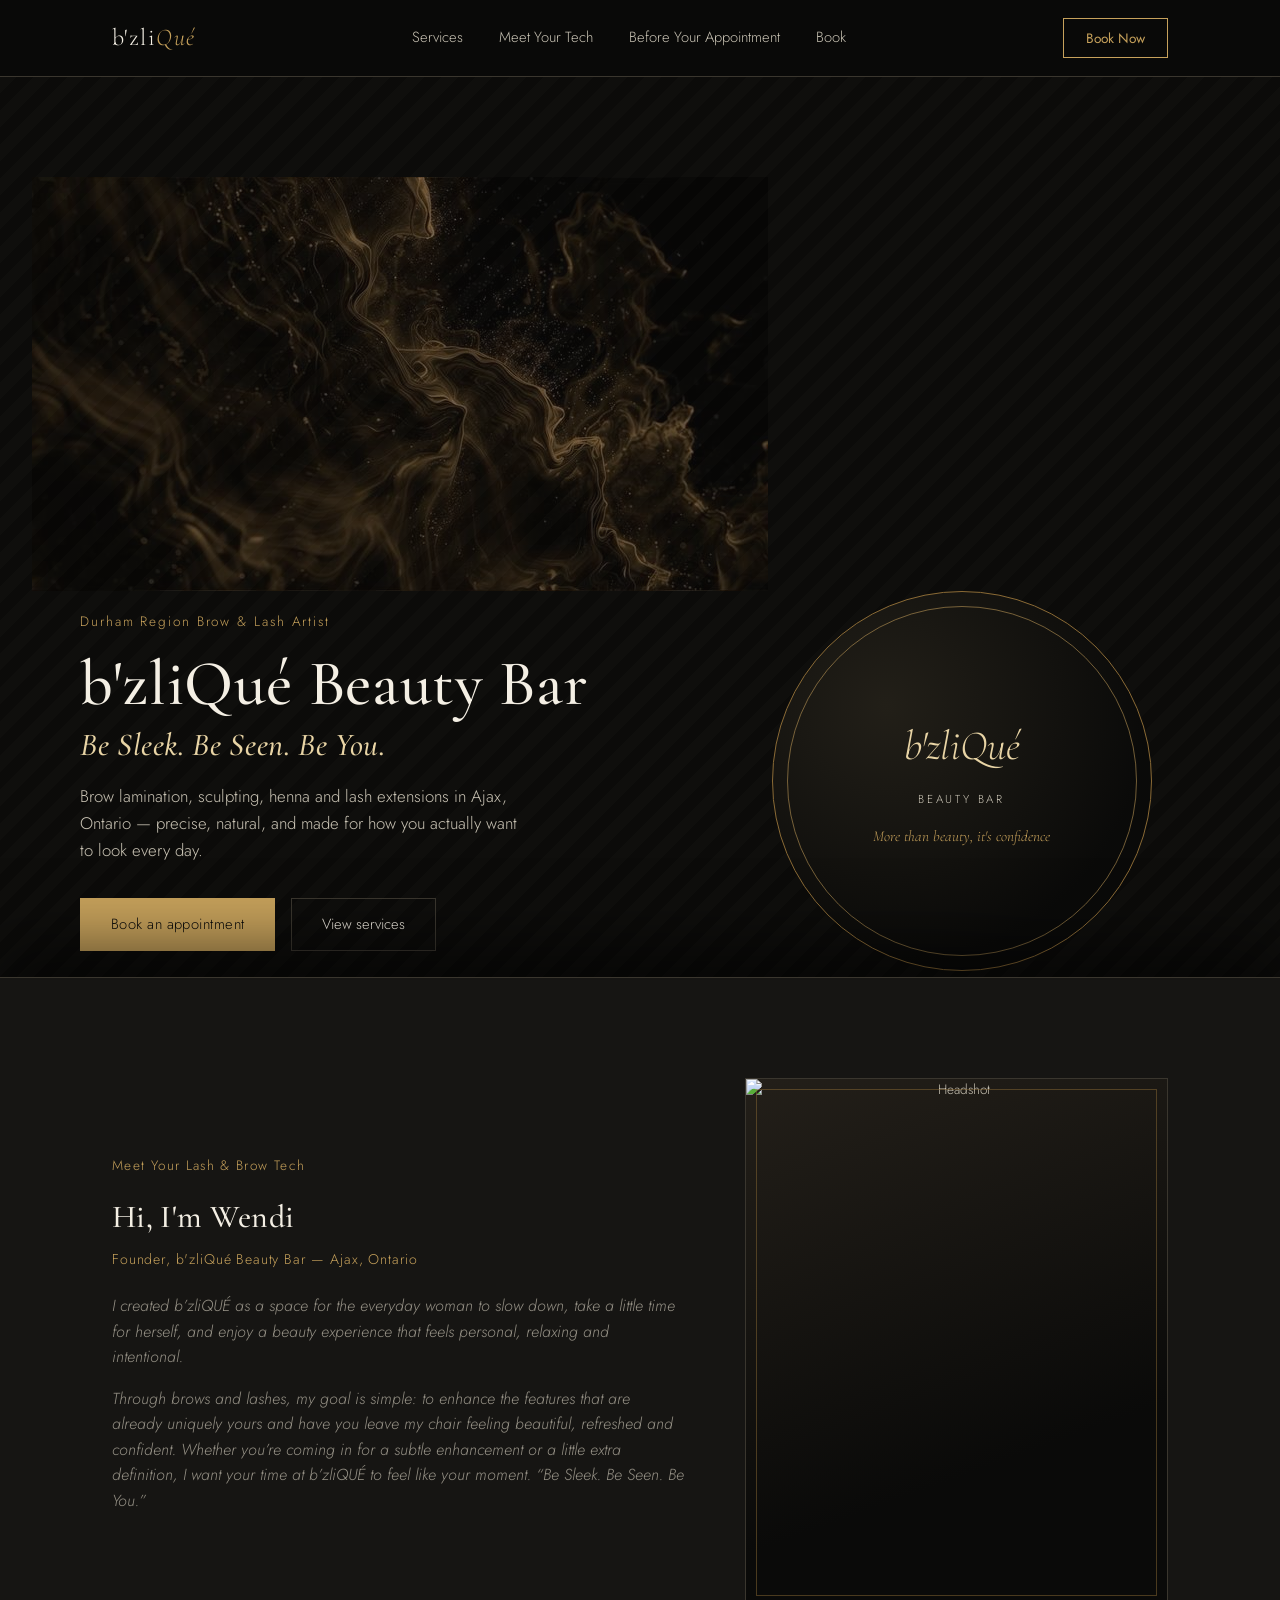
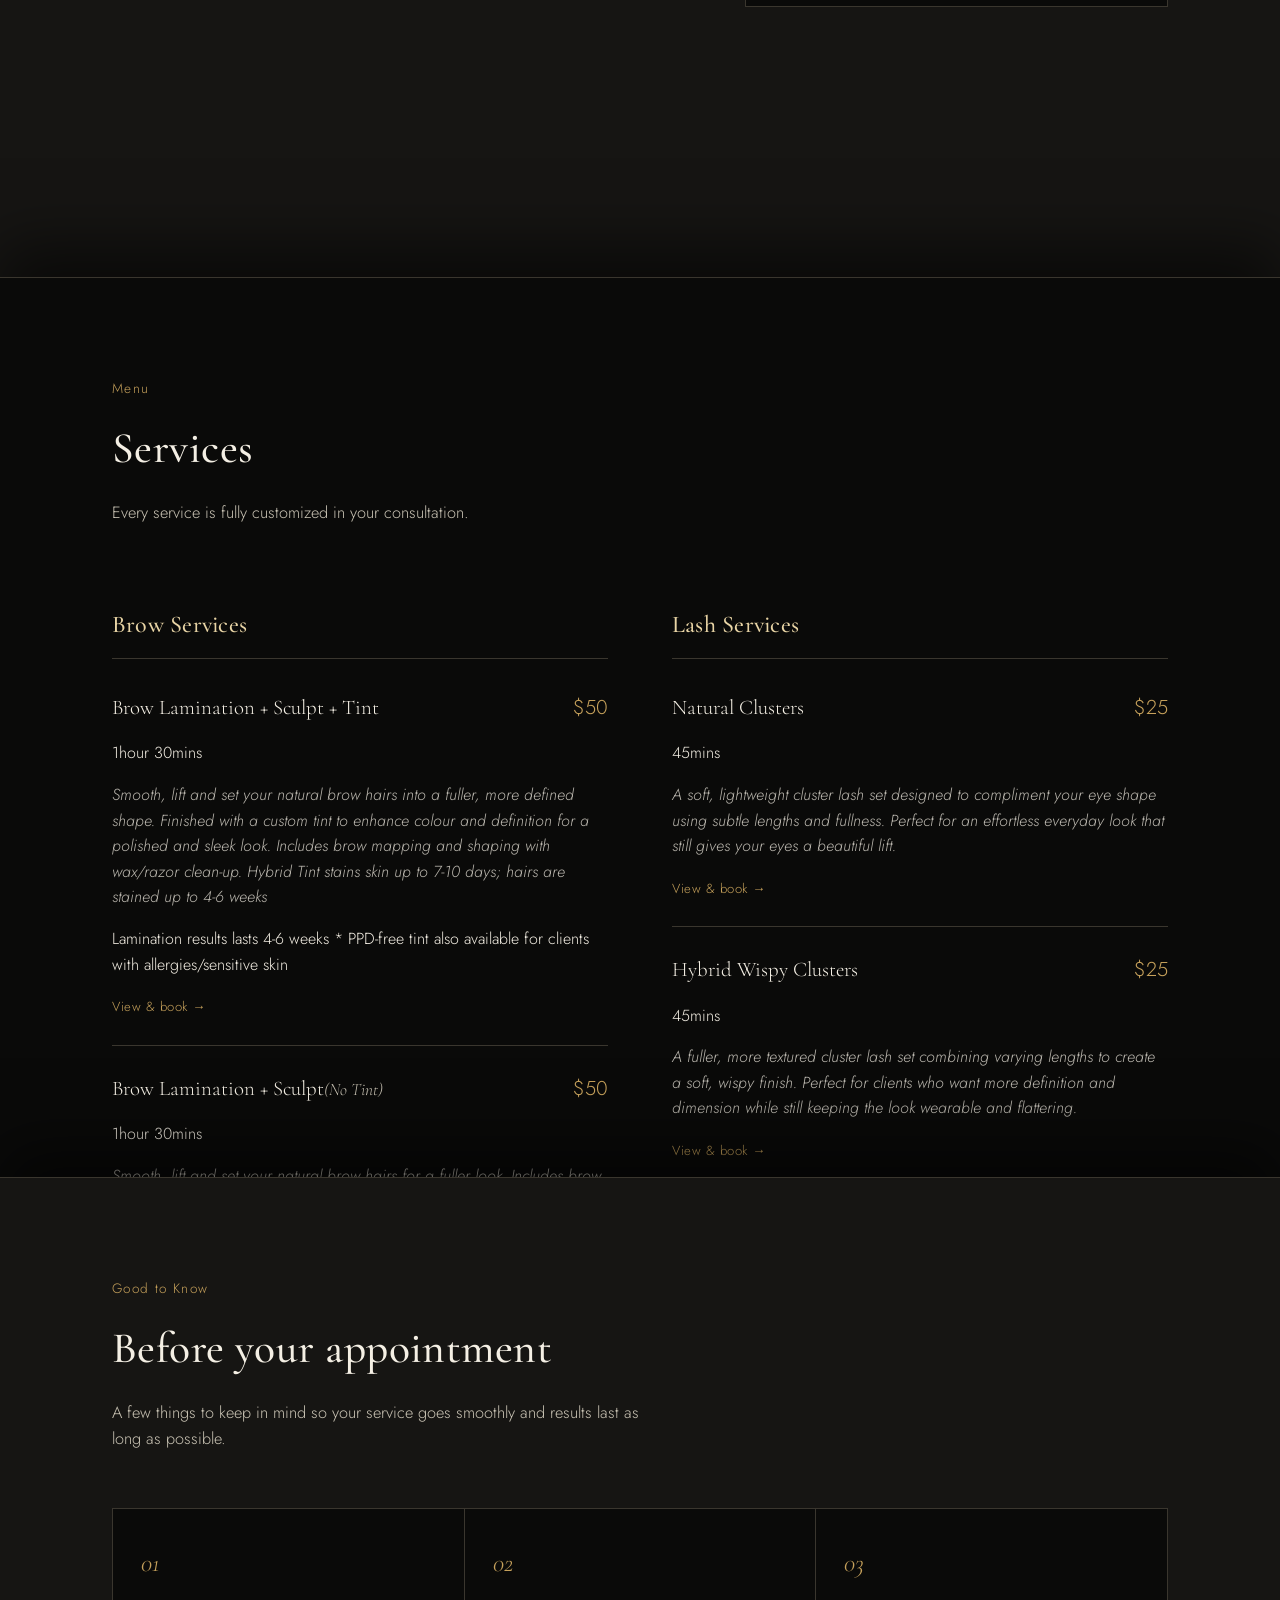
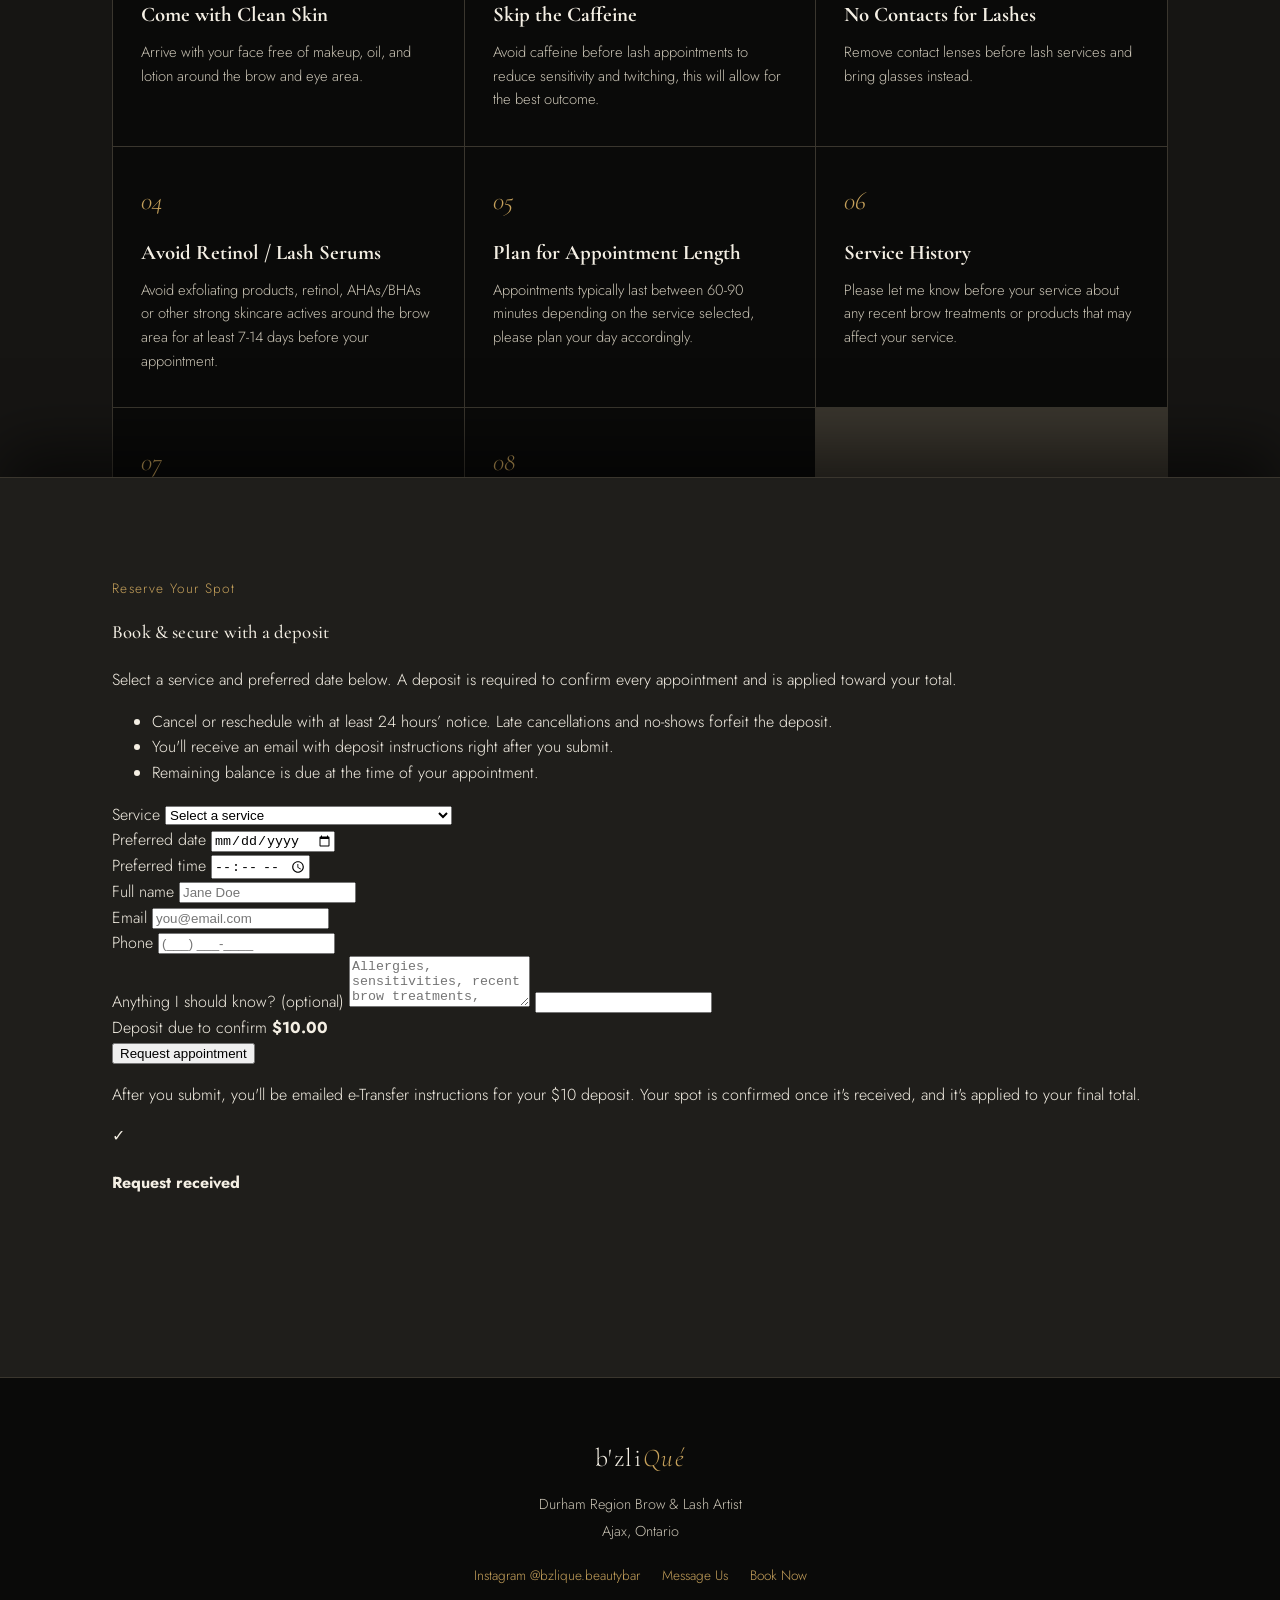
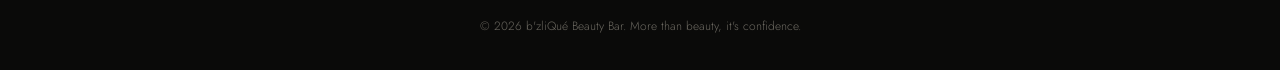
==== index.html @ f6a8206b "Initial Commit" ====
<!DOCTYPE html>
<html lang="en">
<head>
<meta charset="UTF-8">
<meta name="viewport" content="width=device-width, initial-scale=1.0">
<title>b'zliQué Beauty Bar — Brow & Lash Studio, Ajax</title>
<link rel="preconnect" href="https://fonts.googleapis.com">
<link href="https://fonts.googleapis.com/css2?family=Cormorant+Garamond:ital,wght@0,400;0,500;0,600;1,400&family=Jost:wght@300;400;500;600&display=swap" rel="stylesheet">
<link rel="stylesheet" href="styles.css">
</head>
<body>

<nav>
  <div class="nav-inner">
    <a href="#top" class="brand">b'zli<em>Qué</em></a>
    <div class="nav-links">
      <a href="#services">Services</a>
      <a href="#about">Meet Your Tech</a>
      <a href="#prep">Before Your Appointment</a>
      <a href="#book">Book</a>
    </div>
    <button class="nav-cta" onclick="scrollToBook()">Book Now</button>
    <button class="menu-toggle" id="menuToggle" aria-label="Menu" aria-expanded="false">
      <span class="bar"></span><span class="bar"></span><span class="bar"></span>
    </button>
  </div>
  <div class="dropdown" id="dropdown">
    <a href="#about">Meet Your Tech</a>
    <a href="#services">Services</a>
    <a href="#prep">Before Your Appointment</a>
    <a href="#book">Book</a>
  </div>
</nav>

<div id="top"></div>

<!-- HERO -->
<div class="stack-outer z1">
  <div class="stack-inner">
    <div class="hero-photo-slot"></div>
    <img src="Gold.png" alt="Gold">
    <div class="hero">
      <div>
        <div class="hero-eyebrow">Durham Region Brow & Lash Artist</div>
        <h1>b'zliQué Beauty Bar
          <span class="script">Be Sleek. Be Seen. Be You.</span>
        </h1>
        <p class="lead">Brow lamination, sculpting, henna and lash extensions in Ajax, Ontario — precise, natural, and made for how you actually want to look every day.</p>
        <div class="hero-buttons">
          <a href="#book" class="btn-primary">Book an appointment</a>
          <a href="#services" class="btn-ghost">View services</a>
        </div>
      </div>
      <div class="hero-badge">
        <div class="inner">
          <div class="mark">b'zliQué</div>
          <div class="sub">BEAUTY BAR</div>
          <div class="tag">More than beauty, it's confidence</div>
        </div>
      </div>
    </div>
  </div>
</div>

<!-- ABOUT / MEET YOUR LASH TECH -->
<section id="about" class="stack-outer z2">
<div class="stack-inner">
  <div class="wrap about-grid">
    <div class="about-copy">
      <div class="kicker">Meet Your Lash & Brow Tech</div>
      <h3>Hi, I'm Wendi</h3>
      <span class="role">Founder, b'zliQué Beauty Bar — Ajax, Ontario</span>
      <p class="placeholder">I created b’zliQUÉ as a space for the everyday woman to slow down, take a little time for
herself, and enjoy a beauty experience that feels personal, relaxing and intentional.</p>
      <p class="placeholder">Through brows and lashes, my goal is simple: to enhance the features that are already
uniquely yours and have you leave my chair feeling beautiful, refreshed and confident.
Whether you’re coming in for a subtle enhancement or a little extra definition, I want your time
at b’zliQUÉ to feel like your moment.
“Be Sleek. Be Seen. Be You.”</p>
    </div>
    <div class="about-photo">
      <img src="headshot.png" alt="Headshot">
    </div>
  </div>
</div>
</section>

<!-- SERVICES ---------------------------------------------------------
     Each "View & book" link opens service.html?service=<id>, which
     reads that service's name/price/description from the SERVICES
     object in script.js and displays it on its own page.          -->
<section id="services" class="stack-outer z3">
<div class="stack-inner">
  <div class="wrap">
    <div class="section-head">
      <div class="kicker">Menu</div>
      <h2>Services</h2>
      <p>Every service is fully customized in your consultation.</p>
    </div>

    <div class="services-grid">
      <div class="service-col">
        <h3>Brow Services</h3>

        <div class="service-item">
          <div class="service-top">
            <span class="service-name">Brow Lamination + Sculpt + Tint</span>
            <span class="service-price">$50</span>
          </div>
          <p class="placeholder">1hour 30mins</p>
          <p class="service-desc placeholder">Smooth, lift and set your natural brow hairs into a fuller, more defined shape. Finished with a
custom tint to enhance colour and definition for a polished and sleek look. Includes brow
mapping and shaping with wax/razor clean-up.
Hybrid Tint stains skin up to 7-10 days; hairs are stained up to 4-6 weeks
<p>Lamination results lasts 4-6 weeks

  * PPD-free tint also available for clients with allergies/sensitive skin</p>
          <div class="service-actions"><a class="book-link" href="service.html?service=brow-lamination-sculpt-tint">View & book →</a></div>
        </div>

        <div class="service-item">
          <div class="service-top">
            <span class="service-name">Brow Lamination + Sculpt<small style="color:var(--cream-dim);font-style:italic;">(No Tint)</small></span>
            <span class="service-price">$50</span>
          </div>
          <p class="placeholder">1hour 30mins</p>
          <p class="service-desc placeholder">Smooth, lift and set your natural brow hairs for a fuller look. Includes brow mapping and
shaping with wax/razor clean-up to refine the brows and create a beautifully defined shape.</p>
 <p>Lamination results lasts 4-6 weeks</p>
          <div class="service-actions"><a class="book-link" href="service.html?service=brow-lamination-sculpt">View & book →</a></div>
        </div>

        <div class="service-item">
          <div class="service-top">
            <span class="service-name">Brow Lamination Maintenance</span>
            <span class="service-price">$35</span>
          </div>
          <p>1hour 30mins</p>
          <p class="service-desc placeholder">This maintenance service is designed to refresh and nourish your brows while maintaining
their shape and appearance. Includes a conditioning treatment, relaxing hot towel, brow sculpting, and tint if required to
refresh your colour and definition.</p>
<p>Recommended 3–6 weeks after your last brow lamination.</p>
          <div class="service-actions"><a class="book-link" href="service.html?service=brow-lamination-maintenance">View & book →</a></div>
        </div>

        <div class="service-item">
          <div class="service-top">
            <span class="service-name">Henna Brows + Brow Sculpt</span>
            <span class="service-price">$30</span>
          </div>
          <p>1hour 30mins</p>
          <p class="service-desc placeholder">A complete brow transformation featuring mapping and shaping to create a flattering brow
design, followed by henna to stain both the brow hairs and skin. Ideal for adding definition and
creating a fuller, more structured appearance.</p>
<p>*Henna lasts up to 10-14 days on the skin and up to 6 weeks on the hairs.</p>
          <div class="service-actions"><a class="book-link" href="service.html?service=brow-henna-sculpt">View & book →</a></div>
        </div>

        <div class="service-item">
          <div class="service-top">
            <span class="service-name">Brow Sculpt + Tint</span>
            <span class="service-price">$30</span>
          </div>
          <p>1hour 30mins</p>
          <p class="service-desc placeholder">Refresh and define your natural brows with a wax and/or razor clean-up to remove unwanted
hair and refine the shape, followed by a custom tint to enhance the colour and create a fuller
appearance.</p>
<p>Hybrid Tint stains skin up to 7-10 days; hairs are stained up to 4-6 weeks
*PPD-free tint also available for clients with allergies/sensitive skin</p>
          <div class="service-actions"><a class="book-link" href="service.html?service=brow-sculpt-tint">View & book →</a></div>
        </div>

        <div class="service-item">
          <div class="service-top">
            <span class="service-name">Brow Sculpt</span>
            <span class="service-price">$25</span>
          </div>
          <p>1hour</p>
          <p class="service-desc placeholder">This treatment includes detailed brow mapping to create the most flattering shape for your facial
features, followed by expert shaping and clean-up using wax and/or a precision razor.</p>
          <div class="service-actions"><a class="book-link" href="service.html?service=brow-sculpt">View & book →</a></div>
        </div>

        <div class="service-item" style="border-bottom:none;">
          <div class="service-top">
            <span class="service-name">Brow Extensions <small style="color:var(--cream-dim);font-style:italic;">(Add-On)</small></span>
            <span class="service-price">$20</span>
            <p>30mins</p>
          </div>
          <p class="service-desc placeholder">Individual brow fibres are carefully applied to help fill sparse areas and add realistic-looking
fullness and definition. A great add-on for clients wanting to enhance areas where natural
brow hair is thin or missing.</p>
          <div class="service-actions"><a class="book-link" href="service.html?service=brow-extensions">View & book →</a></div>
        </div>
      </div>

      <div class="service-col">
        <h3>Lash Services</h3>

        <div class="service-item">
          <div class="service-top">
            <span class="service-name">Natural Clusters</span>
            <span class="service-price">$25</span>
          </div>
          <p>45mins</p>
          <p class="service-desc placeholder">A soft, lightweight cluster lash set designed to compliment your eye shape using subtle
lengths and fullness. Perfect for an effortless everyday look that still gives your eyes a
beautiful lift.</p>
          <div class="service-actions"><a class="book-link" href="service.html?service=lash-natural-clusters">View & book →</a></div>
        </div>

        <div class="service-item">
          <div class="service-top">
            <span class="service-name">Hybrid Wispy Clusters</span>
            <span class="service-price">$25</span>
          </div>
          <p>45mins</p>
          <p class="service-desc placeholder">A fuller, more textured cluster lash set combining varying lengths to create a soft, wispy finish.
Perfect for clients who want more definition and dimension while still keeping the look
wearable and flattering.</p>
          <div class="service-actions"><a class="book-link" href="service.html?service=lash-hybrid-wispy">View & book →</a></div>
        </div>
        <p>Cluster lash sets are designed for short-term wear. Proper aftercare is essential to
help protect your natural lashes.</p>

        <div class="service-item" style="border-bottom:none;opacity:0;pointer-events:none;">
          <div class="service-top"><span class="service-name">&nbsp;</span></div>
        </div>
      </div>
    </div>
  </div>
</div>
</section>

<!-- BEFORE YOUR APPOINTMENT -->
<section id="prep" class="stack-outer z4">
<div class="stack-inner">
  <div class="wrap">
    <div class="section-head">
      <div class="kicker">Good to Know</div>
      <h2>Before your appointment</h2>
      <p>A few things to keep in mind so your service goes smoothly and results last as long as possible.</p>
    </div>
    <div class="prep-grid">
      <div class="prep-card">
        <span class="num">01</span>
        <h4>Come with Clean Skin</h4>
        <p>Arrive with your face free of makeup, oil, and lotion around the brow and eye area.</p>
      </div>
      <div class="prep-card">
        <span class="num">02</span>
        <h4>Skip the Caffeine</h4>
        <p>Avoid caffeine before lash appointments to reduce sensitivity and twitching, this will allow for the best outcome.</p>
      </div>
      <div class="prep-card">
        <span class="num">03</span>
        <h4>No Contacts for Lashes</h4>
        <p>Remove contact lenses before lash services and bring glasses instead.</p>
      </div>
      <div class="prep-card">
        <span class="num">04</span>
        <h4>Avoid Retinol / Lash Serums</h4>
        <p>Avoid exfoliating products, retinol, AHAs/BHAs or other strong skincare actives around the brow area for at least 7-14 days before your appointment.</p>
      </div>
       <div class="prep-card">
        <span class="num">05</span>
        <h4>Plan for Appointment Length</h4>
        <p>Appointments typically last between 60-90 minutes depending on the service selected, please plan your day accordingly.</p>
      </div>
      <div class="prep-card">
        <span class="num">06</span>
        <h4>Service History</h4>
        <p>Please let me know before your service about any recent brow treatments or products that may affect your service.</p>
      </div>
      <div class="prep-card">
        <span class="num">07</span>
        <h4>Henna Prep</h4>
        <p>For tint or henna services, a patch test may be recommended 24–48 hours before your appointment.</p>
        <p>*Results may vary based on skin type, aftercare and lifestyle.</p>
      </div>
      <div class="prep-card">
        <span class="num">08</span>
        <h4>Lash Prep</h4>
        <p>Please arrive with clean lashes and no eye makeup. Avoid mascara, strip-lash glue and oily products around the eyes before your appointment. If you wear contact lenses, you will be required to remove them before your service.</p>
      </div>
    </div>
    <p class="prep-note">Cancellation Policy</p>
    <p>Life happens — we understand!</p>
    <p>If you need to cancel or reschedule, please provide at least 24 hours’ notice.</p>
    <p>Cancellations or rescheduling with less than 24 hours’ notice will result in the $10 deposit being forfeited.</p>
    <p>A new deposit will be required to secure another appointment.</p>
    <p>No-shows will also forfeit their deposit.</p>
  </div>
</div>
</section>

<!-- BOOKING / DEPOSIT -->
<section id="book" class="stack-outer z5">
<div class="stack-inner">
  <div class="wrap book-panel">
    <div class="book-info">
      <div class="kicker">Reserve Your Spot</div>
      <h3>Book & secure with a deposit</h3>
      <p>Select a service and preferred date below. A deposit is required to confirm every appointment and is applied toward your total.</p>
      <ul>
        <li>Cancel or reschedule with at least 24 hours’ notice. Late cancellations and no-shows forfeit the deposit.</li>
        <li>You'll receive an email with deposit instructions right after you submit.</li>
        <li>Remaining balance is due at the time of your appointment.</li>
      </ul>
    </div>

    <form class="booking" id="bookingForm">
      <label for="service">Service</label>
      <!-- Options are filled in automatically from the SERVICES list in script.js -->
      <select id="service" required>
        <option value="" disabled selected>Select a service</option>
      </select>

      <div class="row2">
        <div>
          <label for="date">Preferred date</label>
          <input type="date" id="date" required>
        </div>
        <div>
          <label for="time">Preferred time</label>
          <input type="time" id="time" required>
        </div>
      </div>

      <label for="name">Full name</label>
      <input type="text" id="name" placeholder="Jane Doe" required>

      <div class="row2">
        <div>
          <label for="email">Email</label>
          <input type="email" id="email" placeholder="you@email.com" required>
        </div>
        <div>
          <label for="phone">Phone</label>
          <input type="tel" id="phone" placeholder="(___) ___-____" required>
        </div>
      </div>

      <label for="notes">Anything I should know? (optional)</label>
      <textarea id="notes" rows="3" maxlength="500" placeholder="Allergies, sensitivities, recent brow treatments, inspiration…"></textarea>

      <!-- Spam trap: hidden from real visitors, bots tend to fill it -->
      <input type="text" id="bz_trap" name="bz_trap" tabindex="-1" autocomplete="off" aria-hidden="true" class="hp-field">

      <div class="deposit-line">
        <span>Deposit due to confirm</span>
        <strong>$10.00</strong>
      </div>

      <div class="form-error" id="formError" role="alert"></div>

      <button type="submit" class="submit-btn">Request appointment</button>
      <p class="disclaimer">After you submit, you'll be emailed e-Transfer instructions for your $10 deposit. Your spot is confirmed once it's received, and it's applied to your final total.</p>

      <div class="confirm-box" id="confirmBox">
        <div class="check">✓</div>
        <h4>Request received</h4>
        <p id="confirmText"></p>
      </div>
    </form>
  </div>
</div>
</section>

<footer>
  <div class="brand">b'zli<em style="font-style:italic;color:var(--gold);">Qué</em></div>
  <p>Durham Region Brow & Lash Artist</p>
  <p>Ajax, Ontario</p>
  <div class="social">
    <a href="https://www.instagram.com/bzlique.beautybar/" target="_blank">Instagram @bzlique.beautybar</a>
    <a href="#">Message Us</a>
    <a href="#book">Book Now</a>
  </div>
  <p class="fine">© 2026 b'zliQué Beauty Bar. More than beauty, it's confidence.</p>
</footer>

<script src="script.js"></script>
</body>
</html>
---- styles.css ----
/* =========================================================
   b'zliQué Beauty Bar — shared stylesheet
   Used by: index.html, service.html
   ========================================================= */


:root{
  --black:#0a0a09;
  --charcoal:#161513;
  --charcoal-2:#1f1e1b;
  --line:#3a362e;
  --cream:#f4efe4;
  --cream-dim:#c9c3b4;
  --gold:#c6a15b;
  --gold-soft:#e8d4a5;
  --gold-deep:#8a6a35;
}
*{box-sizing:border-box;}
html{scroll-behavior:smooth;}
body{
  margin:0;
  background:var(--black);
  color:var(--cream);
  font-family:'Jost',sans-serif;
  font-weight:300;
  line-height:1.6;
}
h1,h2,h3,.serif{
  font-family:'Cormorant Garamond',serif;
  font-weight:500;
  letter-spacing:.01em;
}
a{color:inherit;}
img{max-width:100%;display:block;}
.wrap{max-width:1120px;margin:0 auto;padding:0 32px;}


/* ---------- NAV ---------- */
nav{
  position:sticky;top:0;z-index:50;
  background:rgba(10,10,9,.9);
  backdrop-filter:blur(10px);
  border-bottom:1px solid var(--line);
}
.nav-inner{
  display:flex;align-items:center;justify-content:space-between;
  padding:18px 32px;max-width:1120px;margin:0 auto;
}
.brand{
  font-family:'Cormorant Garamond',serif;
  font-size:1.5rem;
  letter-spacing:.06em;
  color:var(--cream);
  text-decoration:none;
}
.brand em{font-style:italic;color:var(--gold);}
.nav-links{display:flex;gap:36px;font-size:.92rem;}
.nav-links a{text-decoration:none;color:var(--cream-dim);transition:color .2s;}
.nav-links a:hover{color:var(--gold);}
.nav-cta{
  border:1px solid var(--gold);
  color:var(--gold);
  padding:9px 22px;
  font-size:.85rem;
  text-decoration:none;
  transition:.25s;
  background:transparent;
  cursor:pointer;
  font-family:'Jost',sans-serif;
}
.nav-cta:hover{background:var(--gold);color:var(--black);}
.menu-toggle{display:none;background:none;border:none;color:var(--cream);font-size:1.6rem;cursor:pointer;z-index:60;position:relative;}
.menu-toggle .bar{display:block;width:26px;height:1px;background:var(--cream);margin:6px 0;transition:.3s;}
.menu-toggle.open .bar:nth-child(1){transform:translateY(7px) rotate(45deg);}
.menu-toggle.open .bar:nth-child(2){opacity:0;}
.menu-toggle.open .bar:nth-child(3){transform:translateY(-7px) rotate(-45deg);}


.dropdown{
  display:none;
  position:absolute;
  top:100%;left:0;right:0;
  background:var(--charcoal-2);
  border-bottom:1px solid var(--line);
  flex-direction:column;
  padding:10px 32px 26px;
}
.dropdown.open{display:flex;}
.dropdown a{
  padding:16px 0;
  border-bottom:1px solid var(--line);
  text-decoration:none;
  color:var(--cream-dim);
  font-size:.98rem;
}
.dropdown a:last-child{border-bottom:none;}
.dropdown a:hover{color:var(--gold);}


/* ---------- HERO ---------- */
.hero-photo-slot{
  position:absolute;
  inset:0;
  background:repeating-linear-gradient(135deg,#141310,#141310 12px,#0d0c0a 12px,#0d0c0a 24px);
  opacity:.5;
  display:flex;align-items:center;justify-content:center;
  text-align:center;
  color:var(--cream-dim);
  font-size:.85rem;
  letter-spacing:.03em;
  pointer-events:none;
}
.hero{
  position:relative;
  z-index:1;
  display:grid;
  grid-template-columns:1.1fr .9fr;
  gap:60px;
  align-items:center;
  max-width:1120px;
  margin:0 auto;
}
.hero-eyebrow{color:var(--gold);font-size:.85rem;letter-spacing:.14em;margin-bottom:18px;}
.hero h1{
  font-size:clamp(2.6rem,5vw,4.2rem);
  line-height:1.05;
  margin:0 0 22px;
  color:var(--cream);
}
.hero .script{
  display:block;
  font-style:italic;
  color:var(--gold-soft);
  font-size:.5em;
  margin-top:10px;
}
.hero p.lead{
  max-width:440px;
  color:var(--cream-dim);
  font-size:1.05rem;
  margin-bottom:34px;
}
.hero-buttons{display:flex;gap:16px;flex-wrap:wrap;}
.btn-primary{
  background:var(--gold);
  color:var(--black);
  border:1px solid var(--gold);
  padding:14px 30px;
  font-size:.92rem;
  letter-spacing:.03em;
  cursor:pointer;
  text-decoration:none;
  font-family:'Jost',sans-serif;
  transition:.25s;
  display:inline-block;
}
.btn-primary:hover{background:transparent;color:var(--gold);}
.btn-ghost{
  background:transparent;
  color:var(--cream);
  border:1px solid var(--line);
  padding:14px 30px;
  font-size:.92rem;
  cursor:pointer;
  text-decoration:none;
  font-family:'Jost',sans-serif;
  transition:.25s;
  display:inline-block;
}
.btn-ghost:hover{border-color:var(--gold);color:var(--gold);}


.hero-badge{
  position:relative;
  width:100%;
  aspect-ratio:1/1;
  max-width:380px;
  margin:0 auto;
  border-radius:50%;
  border:1px solid var(--gold-deep);
  display:flex;align-items:center;justify-content:center;
  text-align:center;
  background:radial-gradient(circle at 30% 30%,#221f18,var(--black) 70%);
}
.hero-badge::before{
  content:"";
  position:absolute;inset:14px;
  border-radius:50%;
  border:1px solid var(--gold);
  opacity:.55;
}
.hero-badge .inner{padding:20px;}
.hero-badge .mark{font-size:2.6rem;color:var(--gold-soft);font-family:'Cormorant Garamond',serif;font-style:italic;}
.hero-badge .sub{font-size:.72rem;letter-spacing:.24em;color:var(--cream-dim);margin-top:10px;}
.hero-badge .tag{font-size:.95rem;font-style:italic;color:var(--gold);margin-top:16px;font-family:'Cormorant Garamond',serif;}


/* ---------- SECTION SHELL ---------- */
section{padding:0;border-top:1px solid var(--line);}


/* ---------- SCROLL STACKING (index.html only) ---------- */
/* Each section pins at the top of the viewport and only lets the next
   section slide over it once its own content has been fully scrolled
   through — outer element pins + sizes to the viewport, inner element
   holds the real content and scrolls internally until it runs out. */
.stack-outer{
  position:sticky;
  top:0;
  height:100vh;
  overflow:hidden;
  box-shadow:0 -30px 60px rgba(0,0,0,.55);
}
.stack-inner{
  position:relative;
  height:100%;
  overflow-y:auto;
  overflow-x:hidden;
  padding:100px 32px;
  -webkit-overflow-scrolling:touch;
  scrollbar-width:thin;
  scrollbar-color:var(--gold-deep) transparent;
}
.stack-inner::-webkit-scrollbar{width:6px;}
.stack-inner::-webkit-scrollbar-thumb{background:var(--gold-deep);}
.stack-inner::-webkit-scrollbar-track{background:transparent;}
.stack-outer.z1{z-index:1;background:var(--black);}
.stack-outer.z2{z-index:2;background:var(--charcoal);}
.stack-outer.z3{z-index:3;background:var(--black);}
.stack-outer.z4{z-index:4;background:var(--charcoal);}
.stack-outer.z5{z-index:5;background:var(--charcoal-2);}
footer{position:relative;z-index:6;background:var(--black);}


.section-head{max-width:620px;margin-bottom:56px;}
.kicker{color:var(--gold);font-size:.85rem;letter-spacing:.1em;margin-bottom:14px;}
.section-head h2{font-size:clamp(2rem,3.4vw,2.8rem);margin:0 0 16px;color:var(--cream);}
.section-head p{color:var(--cream-dim);font-size:1.02rem;max-width:560px;}


.work-gallery{
  display:grid;
  grid-template-columns:repeat(4,1fr);
  gap:14px;
  margin-bottom:56px;
}
.work-photo{
  aspect-ratio:3/4;
  background:linear-gradient(160deg,#201d17,#0a0a09 75%);
  border:1px solid var(--line);
  display:flex;align-items:center;justify-content:center;
  text-align:center;
  color:var(--cream-dim);
  font-size:.75rem;
  padding:10px;
}


/* ---------- SERVICES LIST (index.html) ---------- */
.services-grid{
  display:grid;
  grid-template-columns:1fr 1fr;
  gap:0 64px;
}
.service-col h3{
  font-size:1.5rem;color:var(--gold-soft);
  border-bottom:1px solid var(--line);
  padding-bottom:14px;margin-bottom:6px;
}
.service-item{
  padding:26px 0;
  border-bottom:1px solid var(--line);
}
.service-top{
  display:flex;justify-content:space-between;align-items:baseline;gap:16px;
}
.service-name{font-family:'Cormorant Garamond',serif;font-size:1.3rem;color:var(--cream);}
.service-price{color:var(--gold);font-size:1.25rem;white-space:nowrap;}
.service-duration{
  color:var(--gold-soft);
  font-size:.78rem;
  letter-spacing:.08em;
  text-transform:uppercase;
  margin:6px 0 0;
}
.service-desc{
  color:var(--cream);
  font-size:1rem;
  margin-top:8px;
  font-style:italic;
  opacity:.75;
}
.service-note{
  color:var(--cream-dim);
  font-size:.82rem;
  opacity:.8;
  margin:10px 0 0;
}
.lash-note{margin-top:22px;}
.service-actions{margin-top:14px;}
.book-link{
  font-size:.82rem;
  letter-spacing:.04em;
  color:var(--gold);
  border-bottom:1px solid var(--gold-deep);
  padding-bottom:2px;
  cursor:pointer;
  background:none;border:none;
  text-decoration:none;
  font-family:'Jost',sans-serif;
}
.book-link:hover{color:var(--gold-soft);border-color:var(--gold-soft);}


/* ---------- ABOUT / MEET TECH ---------- */
.about-grid{
  display:grid;
  grid-template-columns:1.15fr .85fr;
  gap:60px;
  align-items:center;
}
.about-photo{
  aspect-ratio:4/5;
  background:linear-gradient(160deg,#231f19,#0a0a09 70%);
  border:1px solid var(--line);
  position:relative;
  display:flex;align-items:center;justify-content:center;
  color:var(--cream-dim);
  font-size:.85rem;
  text-align:center;
  padding:20px;
}
.about-photo:has(img){padding:0;}
.about-photo img{
  position:absolute;
  inset:0;
  width:100%;
  height:100%;
  object-fit:cover;
}
.about-photo::after{
  content:"";position:absolute;inset:10px;border:1px solid var(--gold-deep);opacity:.5;
  z-index:1;pointer-events:none;
}
.about-copy h3{font-size:2rem;color:var(--cream);margin:0 0 6px;}
.about-copy .role{color:var(--gold);font-size:.88rem;letter-spacing:.06em;margin-bottom:22px;display:block;}
.about-copy p{color:var(--cream-dim);margin-bottom:16px;}
.about-copy p.placeholder{opacity:.7;font-style:italic;}
.about-stats{display:flex;gap:40px;margin-top:28px;}
.about-stats div{border-left:1px solid var(--gold-deep);padding-left:14px;}
.about-stats strong{display:block;font-family:'Cormorant Garamond',serif;font-size:1.6rem;color:var(--gold-soft);}
.about-stats span{font-size:.8rem;color:var(--cream-dim);}


/* ---------- BEFORE YOUR APPOINTMENT ---------- */
.prep-grid{
  display:grid;
  grid-template-columns:repeat(3,1fr);
  gap:1px;
  background:var(--line);
  border:1px solid var(--line);
}
.prep-card{
  background:var(--black);
  padding:34px 28px;
}
.prep-card .num{
  font-family:'Cormorant Garamond',serif;
  font-style:italic;
  color:var(--gold);
  font-size:1.6rem;
  margin-bottom:14px;
  display:block;
}
.prep-card h4{margin:0 0 10px;color:var(--cream);font-family:'Cormorant Garamond',serif;font-size:1.3rem;}
.prep-card p{color:var(--cream-dim);font-size:.92rem;margin:0;}
.prep-note{
  margin-top:30px;
  border-left:2px solid var(--gold);
  padding-left:20px;
  color:var(--cream-dim);
  font-size:.92rem;
}
.prep-note p{margin:8px 0 0;}
.policy-title{
  display:block;
  font-family:'Cormorant Garamond',serif;
  font-size:1.3rem;
  font-weight:500;
  color:var(--gold-soft);
}




/* ---------- SERVICE DETAIL PAGE (service.html) ---------- */
.detail-wrap{max-width:820px;margin:0 auto;padding:70px 32px 100px;}
.back-link{
  display:inline-block;
  color:var(--gold);
  text-decoration:none;
  font-size:.85rem;
  letter-spacing:.03em;
  margin-bottom:36px;
  border-bottom:1px solid var(--gold-deep);
  padding-bottom:2px;
}
.back-link:hover{color:var(--gold-soft);border-color:var(--gold-soft);}
.detail-photo{
  aspect-ratio:16/9;
  width:100%;
  background:linear-gradient(160deg,#201d17,#0a0a09 75%);
  border:1px solid var(--line);
  position:relative;
  display:flex;align-items:center;justify-content:center;
  text-align:center;
  color:var(--cream-dim);
  font-size:.9rem;
  padding:20px;
  margin-bottom:40px;
}
.detail-photo.has-image{padding:0;}
.detail-photo img{
  position:absolute;
  inset:0;
  width:100%;
  height:100%;
  object-fit:cover;
}
.detail-photo::after{
  content:"";position:absolute;inset:12px;border:1px solid var(--gold-deep);opacity:.45;
  z-index:1;pointer-events:none;
}
.detail-category{color:var(--gold);font-size:.85rem;letter-spacing:.12em;margin-bottom:12px;}
.detail-name{font-size:clamp(1.8rem,3.4vw,2.6rem);margin:0 0 14px;color:var(--cream);}
.detail-price{
  display:inline-block;
  color:var(--gold);
  font-family:'Cormorant Garamond',serif;
  font-size:1.4rem;
  border-bottom:1px solid var(--gold-deep);
  padding-bottom:4px;
  margin-bottom:30px;
}
.detail-desc{color:var(--cream-dim);font-size:1.02rem;max-width:620px;margin-bottom:50px;white-space:pre-line;}
.book-tile{
  display:flex;
  align-items:center;
  justify-content:space-between;
  gap:20px;
  background:var(--charcoal-2);
  border:1px solid var(--gold-deep);
  padding:28px 32px;
  text-decoration:none;
  color:var(--cream);
  transition:.25s;
}
.book-tile:hover{border-color:var(--gold);background:var(--charcoal);}
.book-tile .tile-text h4{margin:0 0 6px;font-size:1.3rem;color:var(--cream);}
.book-tile .tile-text p{margin:0;color:var(--cream-dim);font-size:.88rem;}
.book-tile .tile-arrow{
  font-family:'Cormorant Garamond',serif;
  font-size:1.8rem;
  color:var(--gold);
  flex-shrink:0;
}


/* ---------- FOOTER ---------- */
footer{
  border-top:1px solid var(--line);
  padding:60px 32px 30px;
  text-align:center;
}
footer .brand{font-size:1.6rem;margin-bottom:10px;display:inline-block;}
footer p{color:var(--cream-dim);font-size:.9rem;margin:4px 0;}
footer .social{margin:22px 0;display:flex;gap:22px;justify-content:center;font-size:.85rem;}
footer .social a{text-decoration:none;color:var(--gold);}
footer .fine{font-size:.75rem;color:var(--cream-dim);opacity:.5;margin-top:30px;}


/* ---------- RESPONSIVE ---------- */
@media(max-width:860px){
  .hero{grid-template-columns:1fr;padding-top:60px;}
  .hero-badge{margin-top:20px;}
  .services-grid{grid-template-columns:1fr;gap:0;}
  .service-col + .service-col{margin-top:40px;}
  .about-grid{grid-template-columns:1fr;}
  .about-photo{margin-top:36px;}
  .work-gallery{grid-template-columns:repeat(2,1fr);}
  .prep-grid{grid-template-columns:1fr;}
  .nav-links{display:none;}
  .menu-toggle{display:block;}
  .book-tile{flex-direction:column;align-items:flex-start;text-align:left;}
}
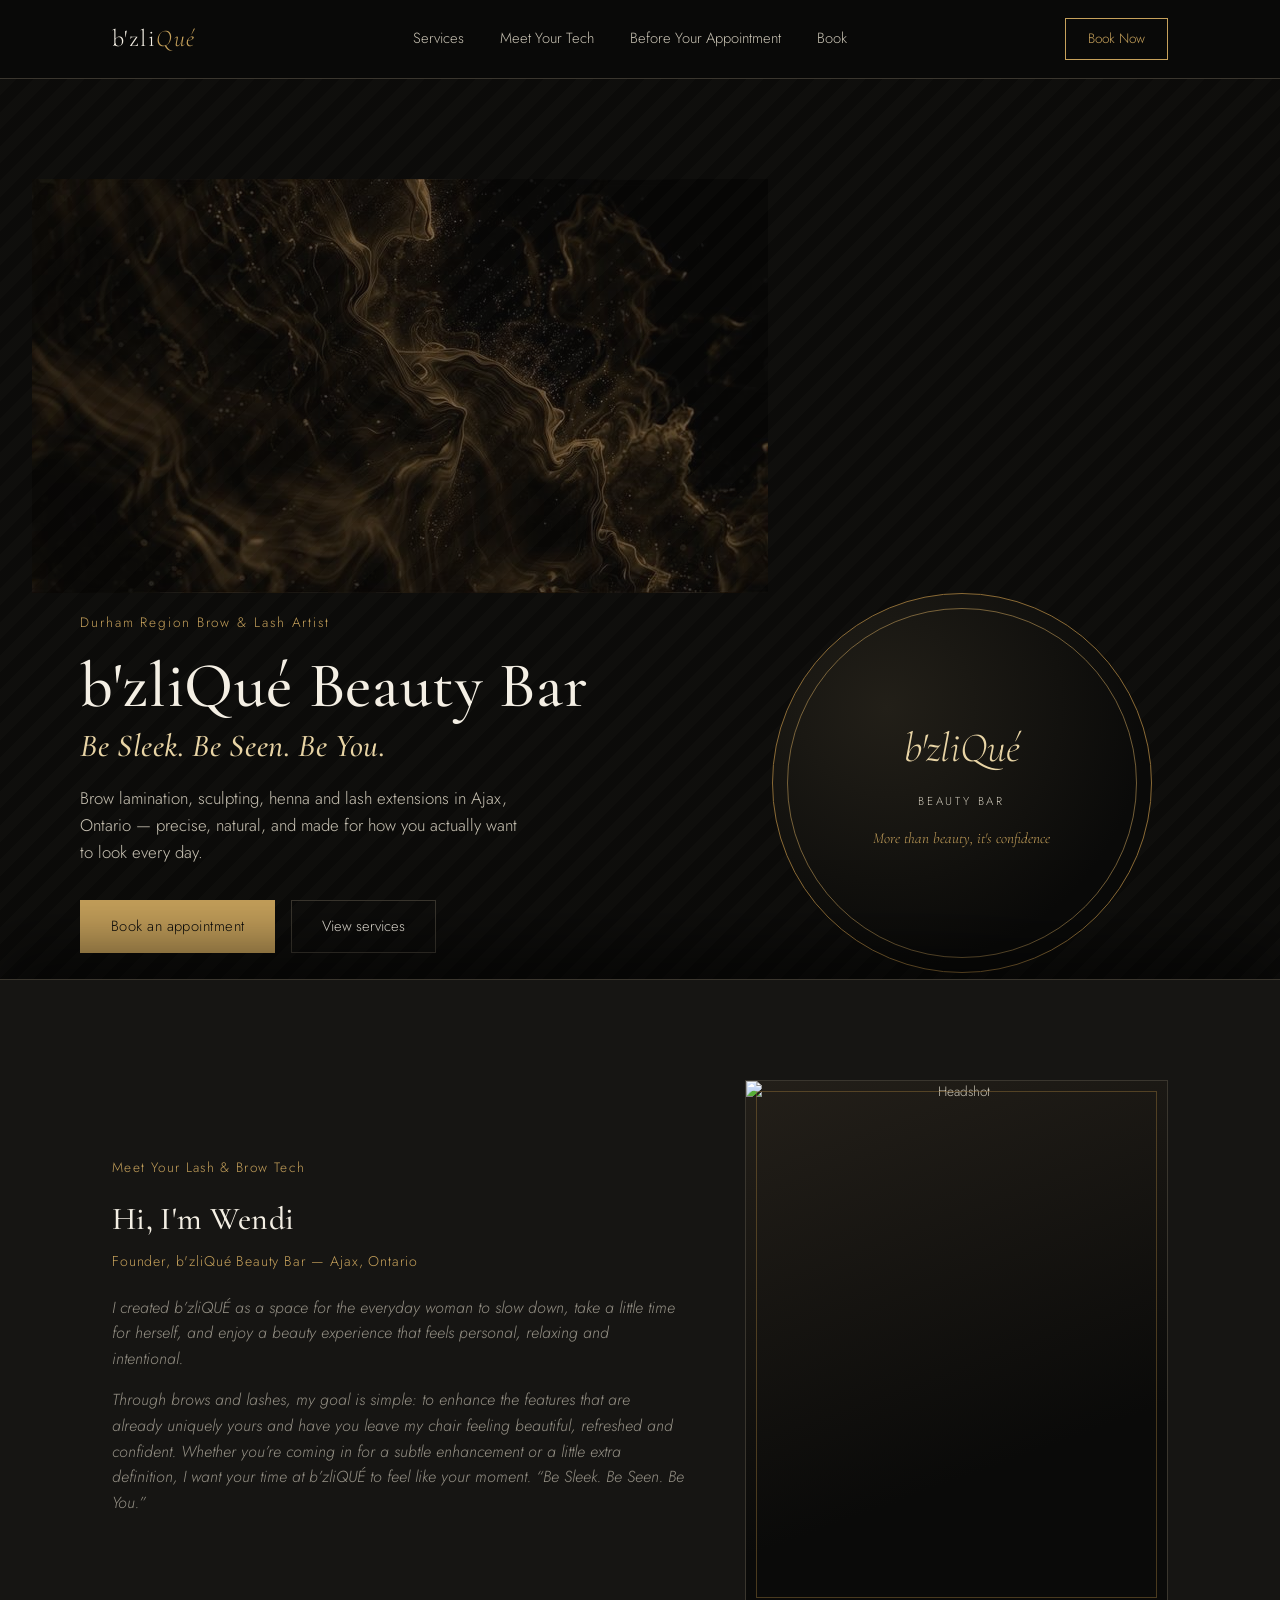
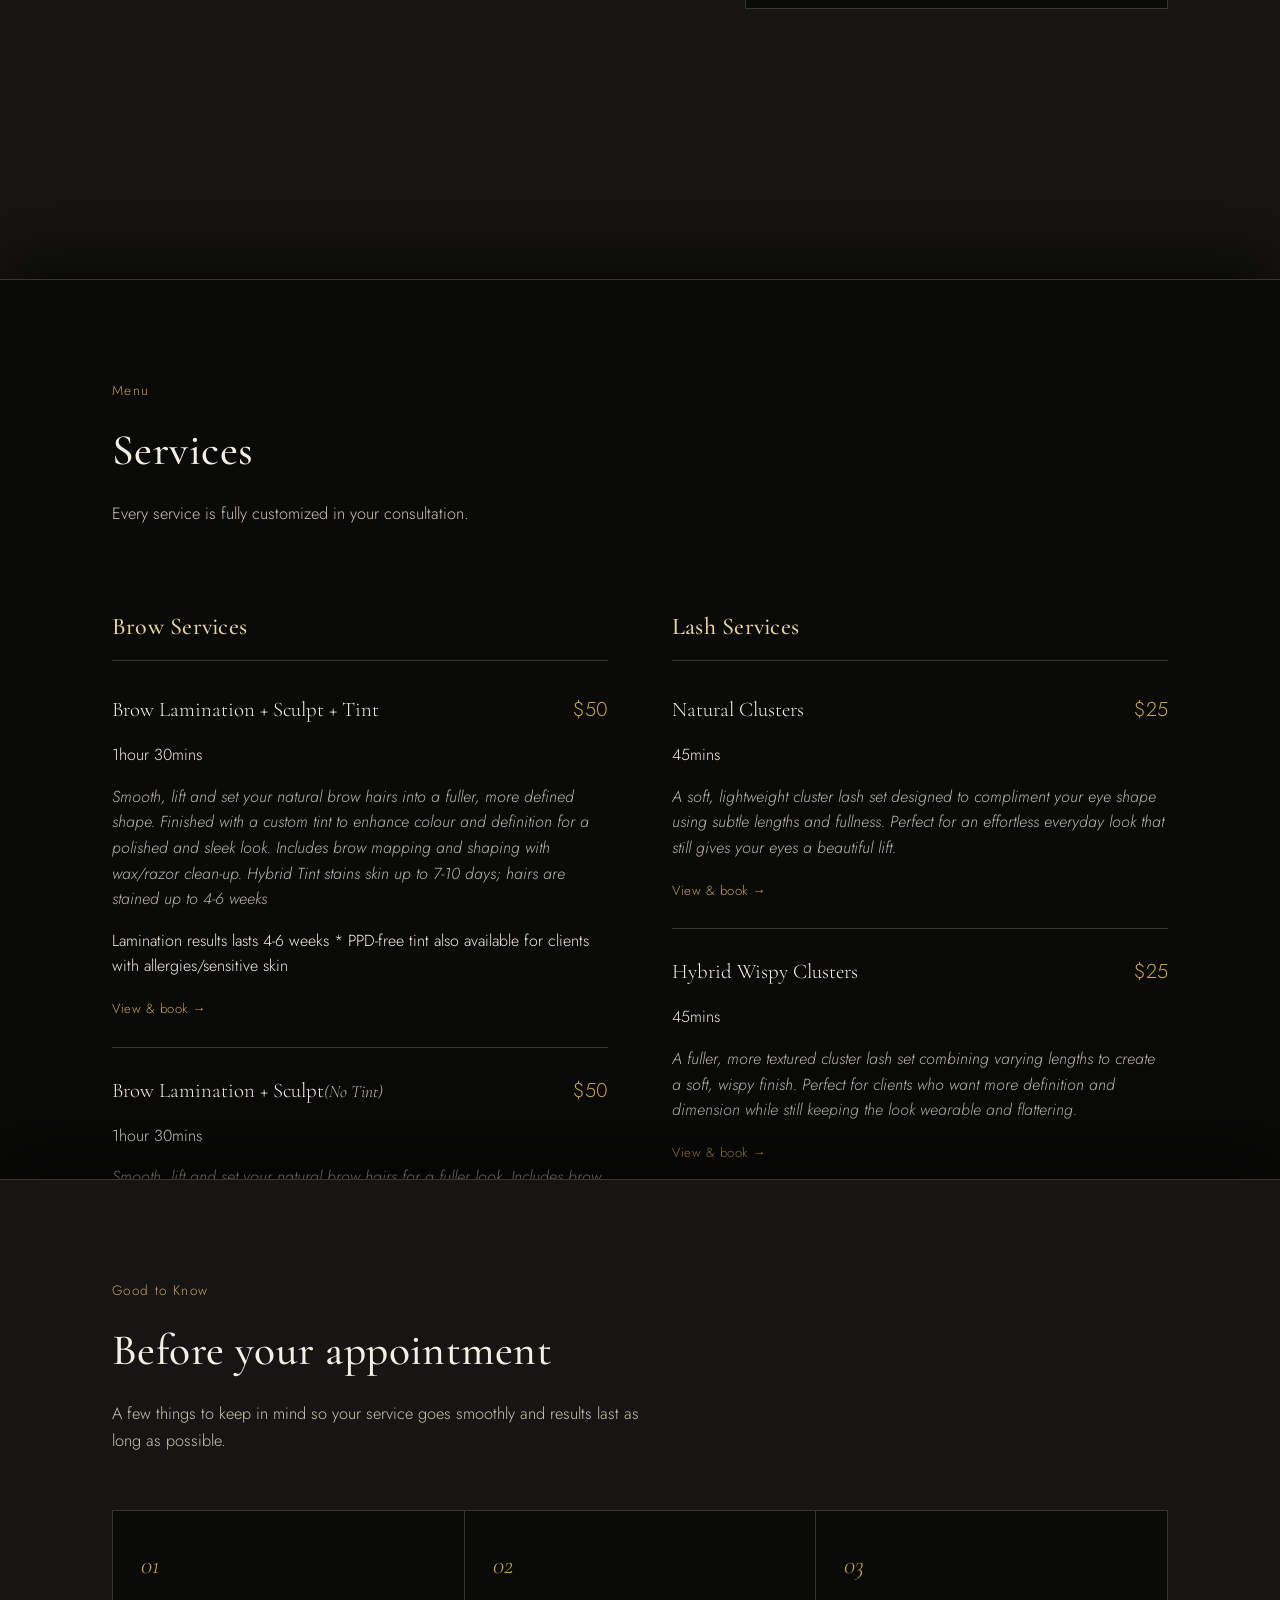
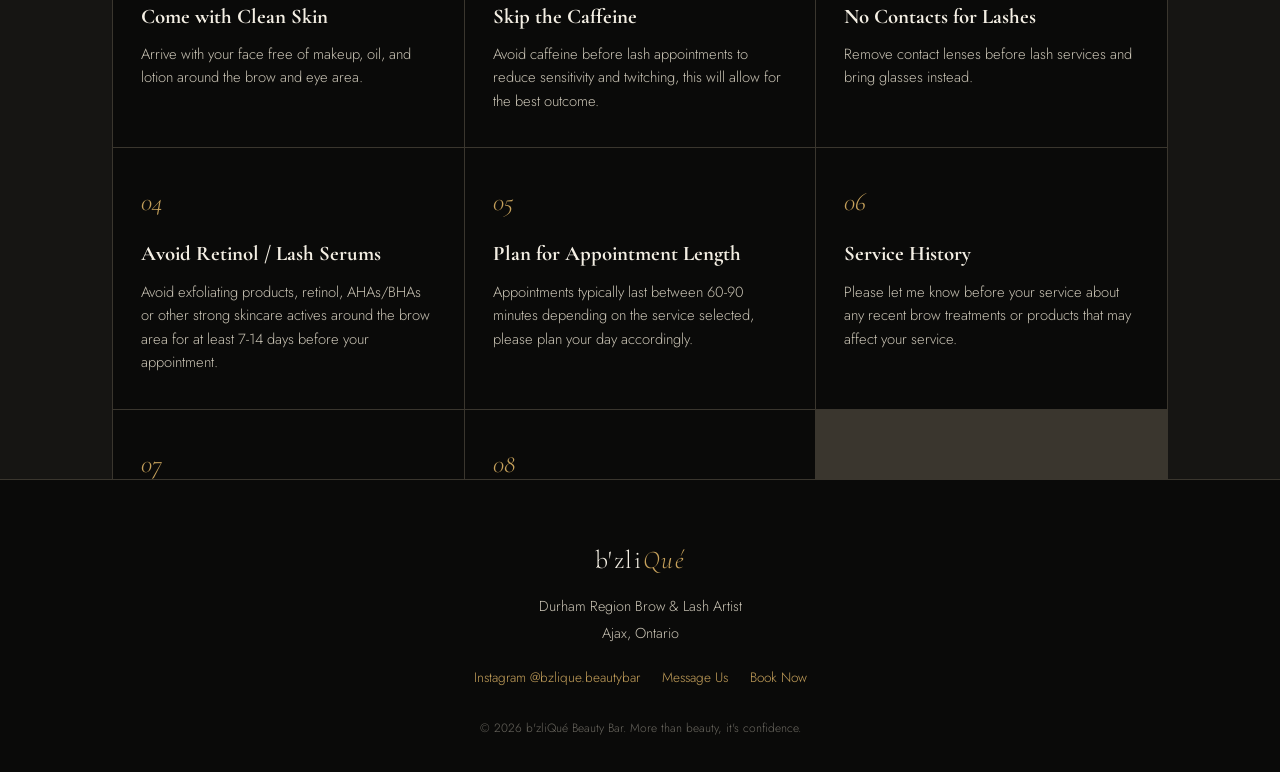
==== commit 930c0659: "Second commit" ====
--- a/index.html
+++ b/index.html
@@ -17,9 +17,9 @@
       <a href="#services">Services</a>
       <a href="#about">Meet Your Tech</a>
       <a href="#prep">Before Your Appointment</a>
-      <a href="#book">Book</a>
-    </div>
-    <button class="nav-cta" onclick="scrollToBook()">Book Now</button>
+      <a data-fresha href="#">Book</a>
+    </div>
+    <a class="nav-cta" data-fresha href="#">Book Now</a>
     <button class="menu-toggle" id="menuToggle" aria-label="Menu" aria-expanded="false">
       <span class="bar"></span><span class="bar"></span><span class="bar"></span>
     </button>
@@ -28,7 +28,7 @@
     <a href="#about">Meet Your Tech</a>
     <a href="#services">Services</a>
     <a href="#prep">Before Your Appointment</a>
-    <a href="#book">Book</a>
+    <a data-fresha href="#">Book</a>
   </div>
 </nav>
 
@@ -47,7 +47,7 @@
         </h1>
         <p class="lead">Brow lamination, sculpting, henna and lash extensions in Ajax, Ontario — precise, natural, and made for how you actually want to look every day.</p>
         <div class="hero-buttons">
-          <a href="#book" class="btn-primary">Book an appointment</a>
+          <a href="#" class="btn-primary" data-fresha>Book an appointment</a>
           <a href="#services" class="btn-ghost">View services</a>
         </div>
       </div>
@@ -294,79 +294,6 @@
 </div>
 </section>
 
-<!-- BOOKING / DEPOSIT -->
-<section id="book" class="stack-outer z5">
-<div class="stack-inner">
-  <div class="wrap book-panel">
-    <div class="book-info">
-      <div class="kicker">Reserve Your Spot</div>
-      <h3>Book & secure with a deposit</h3>
-      <p>Select a service and preferred date below. A deposit is required to confirm every appointment and is applied toward your total.</p>
-      <ul>
-        <li>Cancel or reschedule with at least 24 hours’ notice. Late cancellations and no-shows forfeit the deposit.</li>
-        <li>You'll receive an email with deposit instructions right after you submit.</li>
-        <li>Remaining balance is due at the time of your appointment.</li>
-      </ul>
-    </div>
-
-    <form class="booking" id="bookingForm">
-      <label for="service">Service</label>
-      <!-- Options are filled in automatically from the SERVICES list in script.js -->
-      <select id="service" required>
-        <option value="" disabled selected>Select a service</option>
-      </select>
-
-      <div class="row2">
-        <div>
-          <label for="date">Preferred date</label>
-          <input type="date" id="date" required>
-        </div>
-        <div>
-          <label for="time">Preferred time</label>
-          <input type="time" id="time" required>
-        </div>
-      </div>
-
-      <label for="name">Full name</label>
-      <input type="text" id="name" placeholder="Jane Doe" required>
-
-      <div class="row2">
-        <div>
-          <label for="email">Email</label>
-          <input type="email" id="email" placeholder="you@email.com" required>
-        </div>
-        <div>
-          <label for="phone">Phone</label>
-          <input type="tel" id="phone" placeholder="(___) ___-____" required>
-        </div>
-      </div>
-
-      <label for="notes">Anything I should know? (optional)</label>
-      <textarea id="notes" rows="3" maxlength="500" placeholder="Allergies, sensitivities, recent brow treatments, inspiration…"></textarea>
-
-      <!-- Spam trap: hidden from real visitors, bots tend to fill it -->
-      <input type="text" id="bz_trap" name="bz_trap" tabindex="-1" autocomplete="off" aria-hidden="true" class="hp-field">
-
-      <div class="deposit-line">
-        <span>Deposit due to confirm</span>
-        <strong>$10.00</strong>
-      </div>
-
-      <div class="form-error" id="formError" role="alert"></div>
-
-      <button type="submit" class="submit-btn">Request appointment</button>
-      <p class="disclaimer">After you submit, you'll be emailed e-Transfer instructions for your $10 deposit. Your spot is confirmed once it's received, and it's applied to your final total.</p>
-
-      <div class="confirm-box" id="confirmBox">
-        <div class="check">✓</div>
-        <h4>Request received</h4>
-        <p id="confirmText"></p>
-      </div>
-    </form>
-  </div>
-</div>
-</section>
-
 <footer>
   <div class="brand">b'zli<em style="font-style:italic;color:var(--gold);">Qué</em></div>
   <p>Durham Region Brow & Lash Artist</p>
@@ -374,7 +301,7 @@
   <div class="social">
     <a href="https://www.instagram.com/bzlique.beautybar/" target="_blank">Instagram @bzlique.beautybar</a>
     <a href="#">Message Us</a>
-    <a href="#book">Book Now</a>
+    <a data-fresha href="#">Book Now</a>
   </div>
   <p class="fine">© 2026 b'zliQué Beauty Bar. More than beauty, it's confidence.</p>
 </footer>
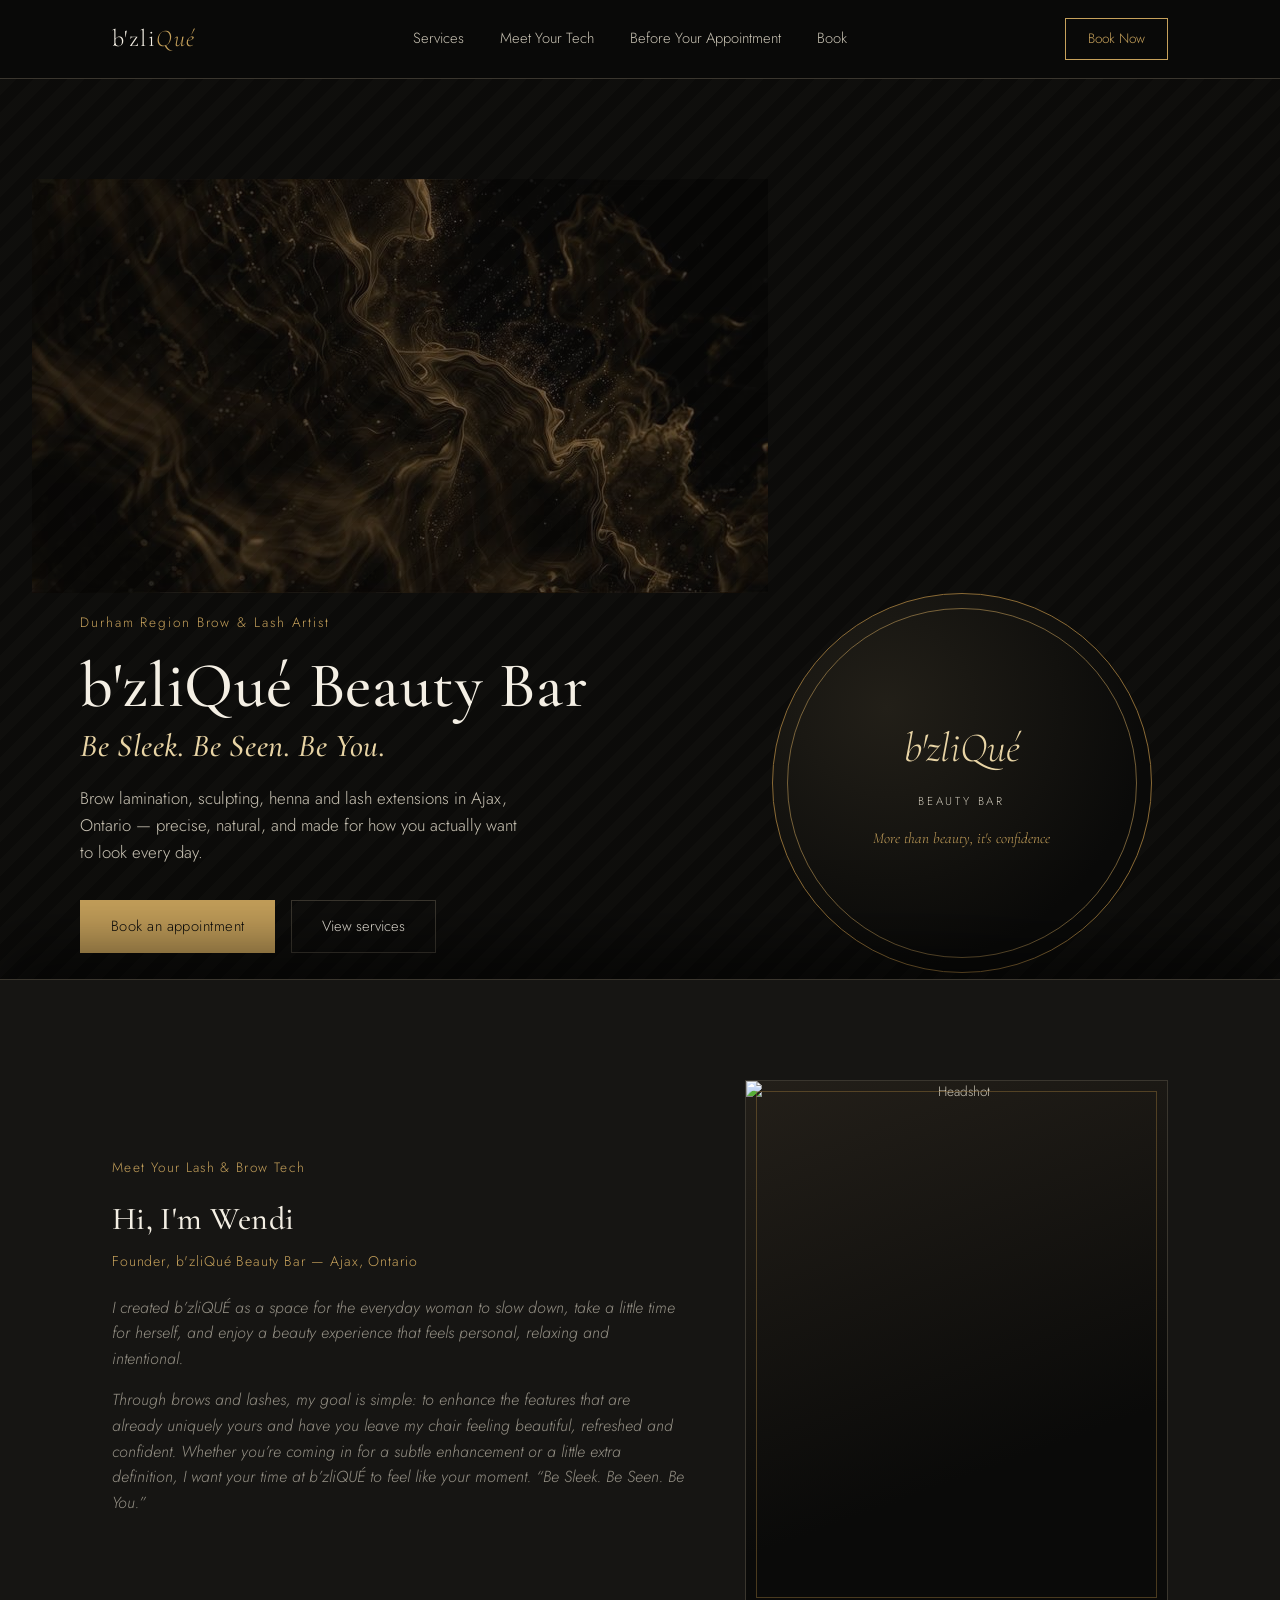
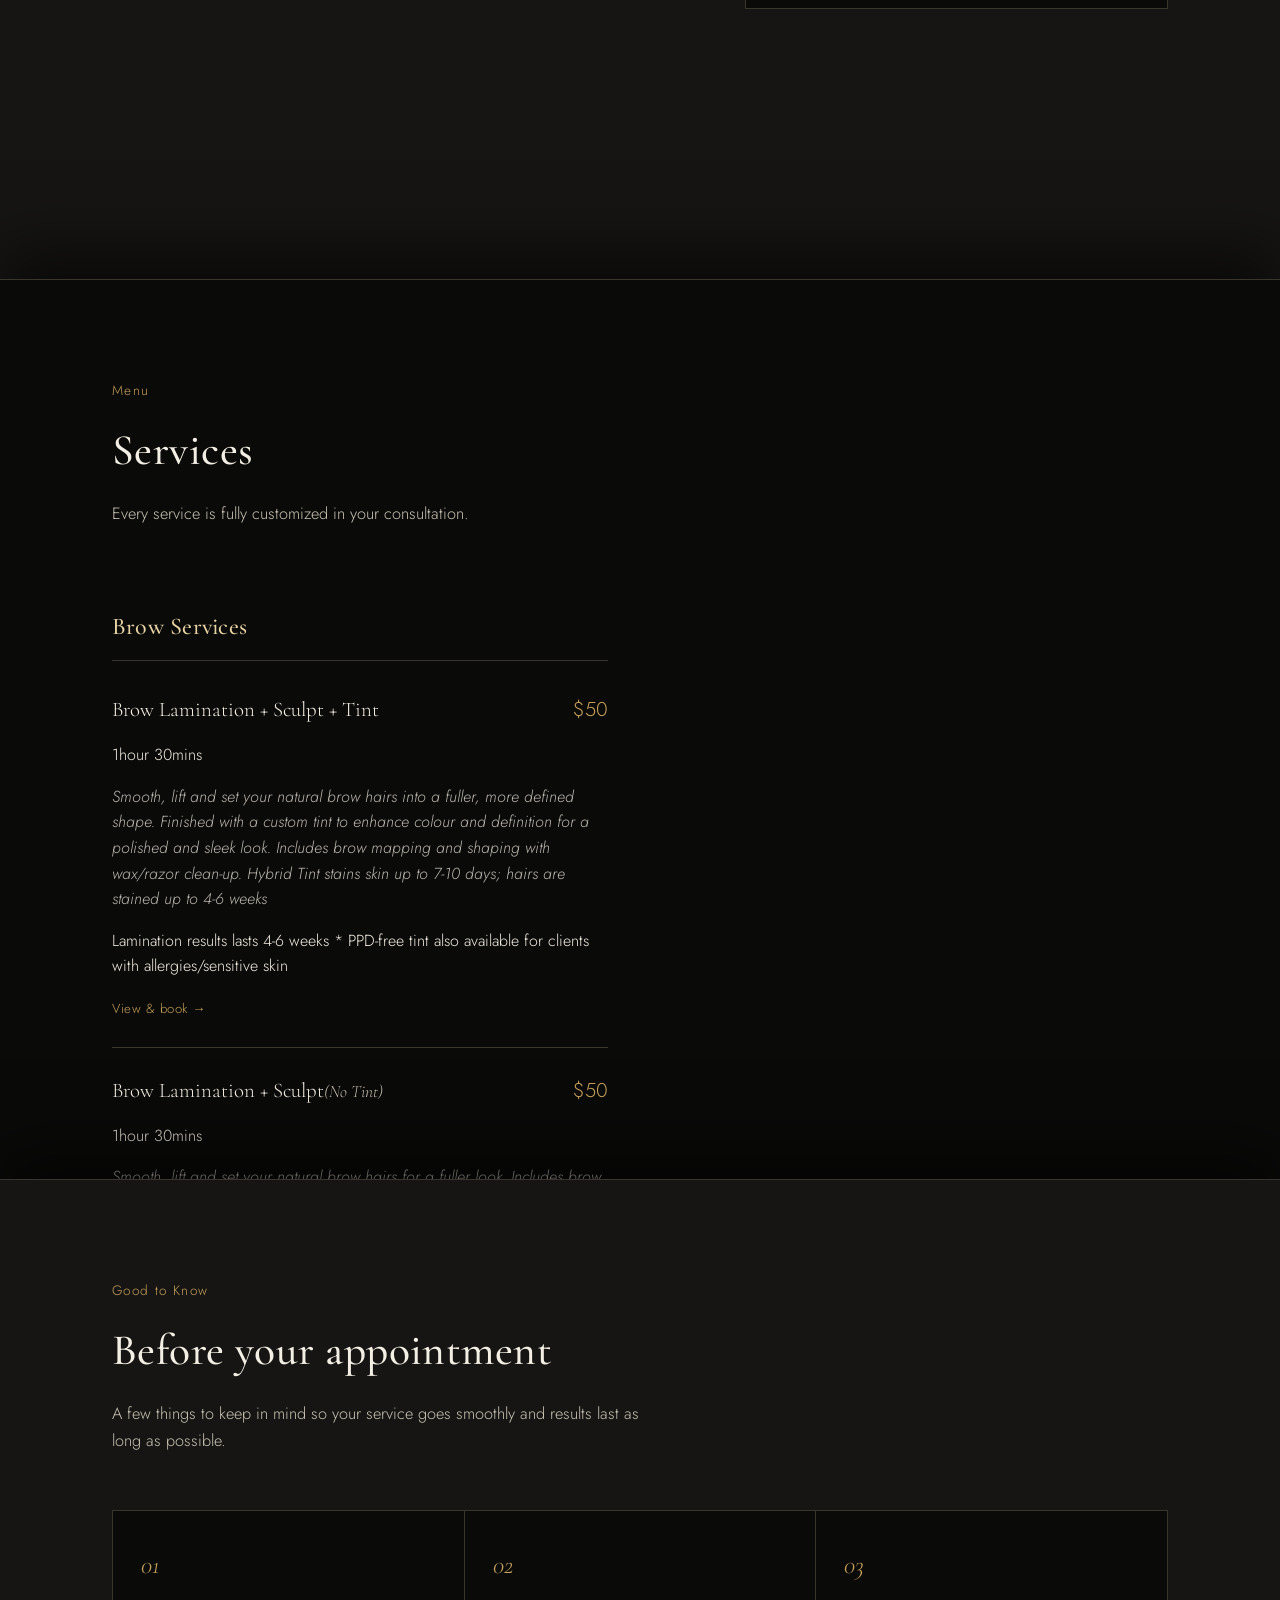
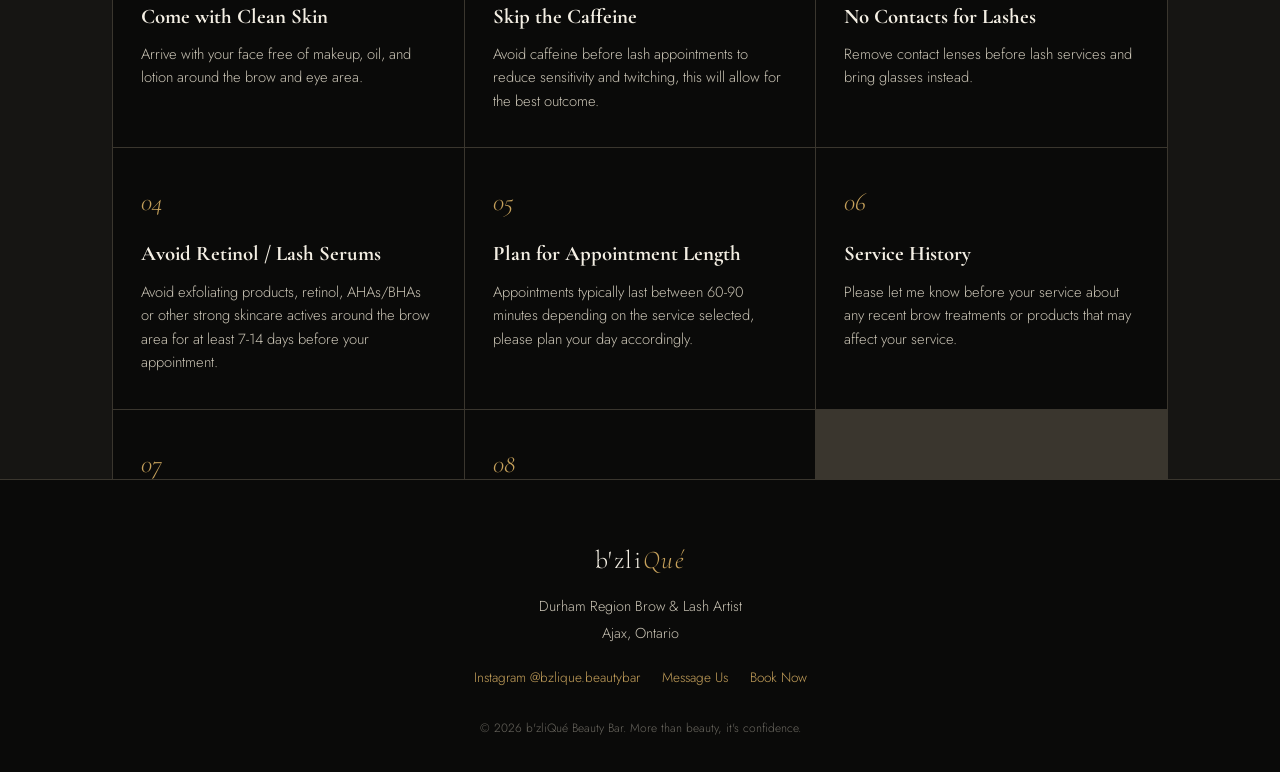
==== commit 87721e30: "minor fix" ====
--- a/index.html
+++ b/index.html
@@ -185,6 +185,7 @@
           <div class="service-top">
             <span class="service-name">Brow Extensions <small style="color:var(--cream-dim);font-style:italic;">(Add-On)</small></span>
             <span class="service-price">$20</span>
+          </div>
             <p>30mins</p>
           </div>
           <p class="service-desc placeholder">Individual brow fibres are carefully applied to help fill sparse areas and add realistic-looking
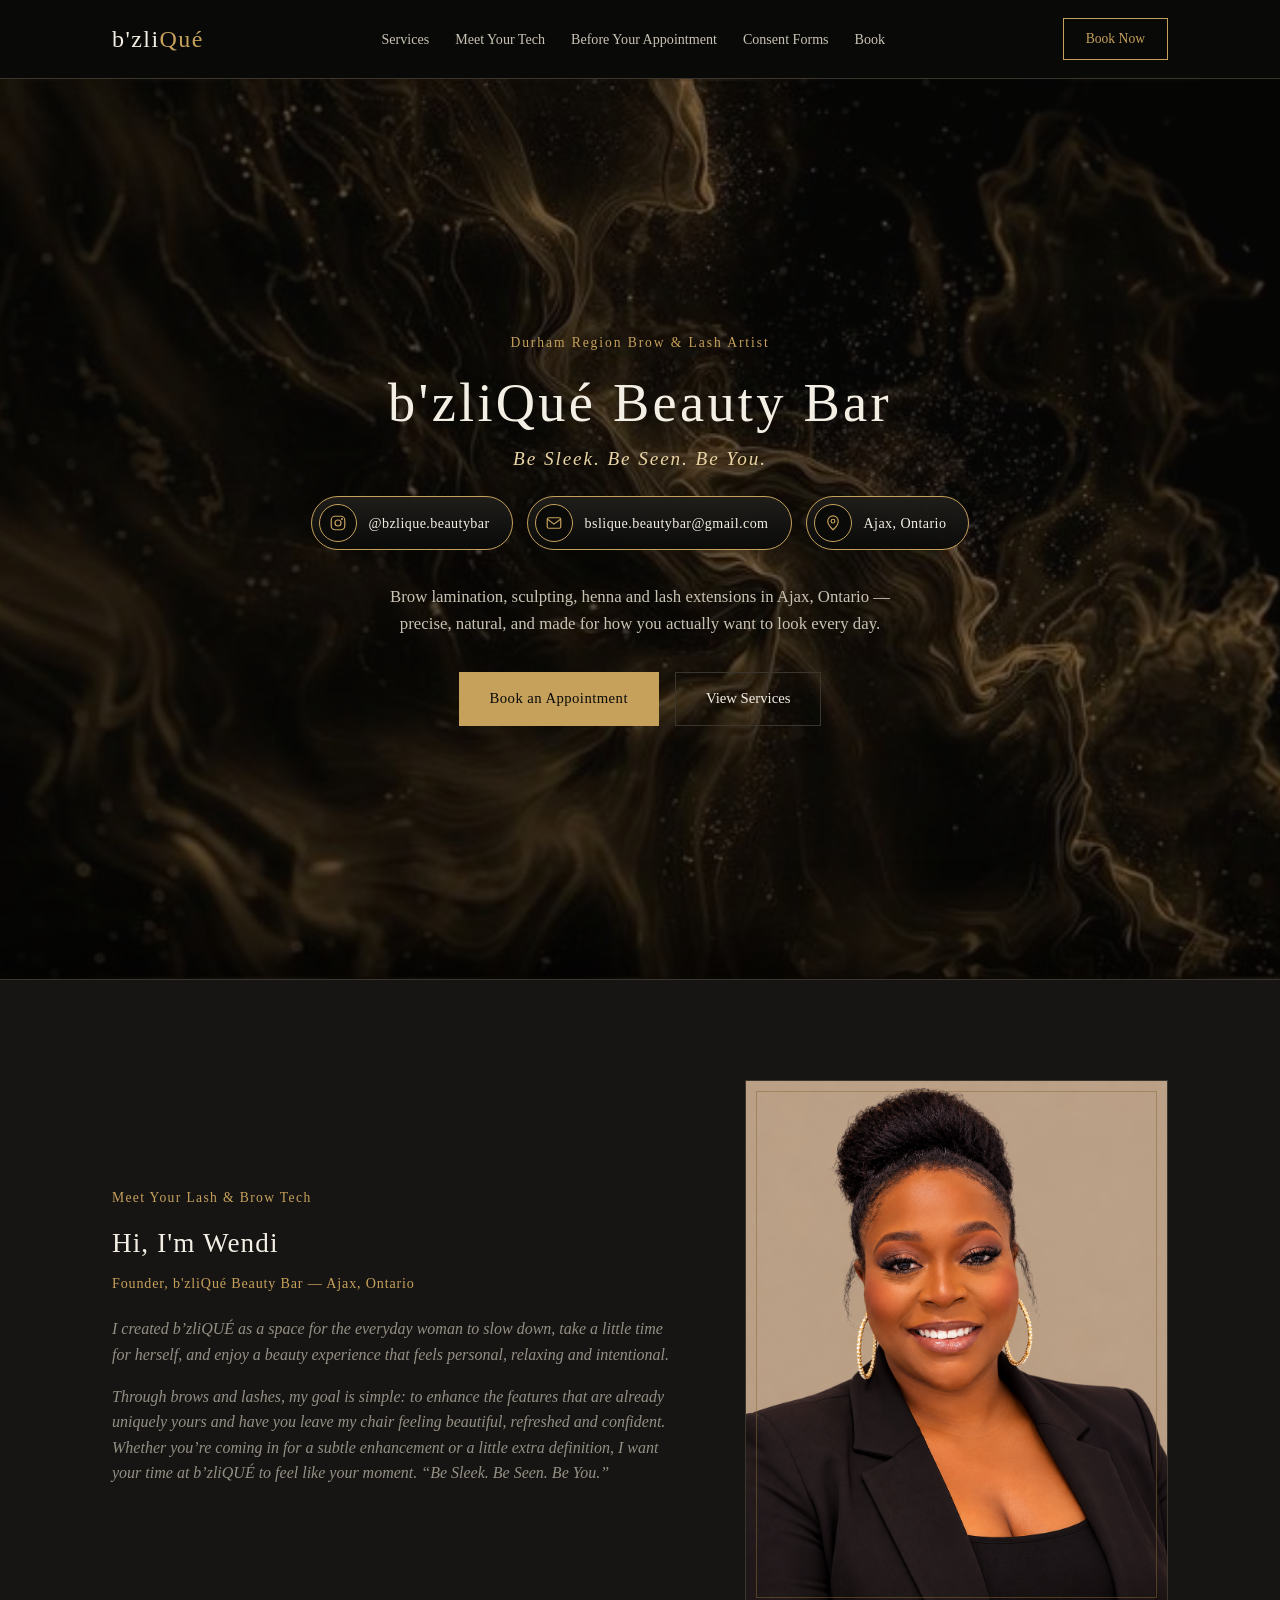
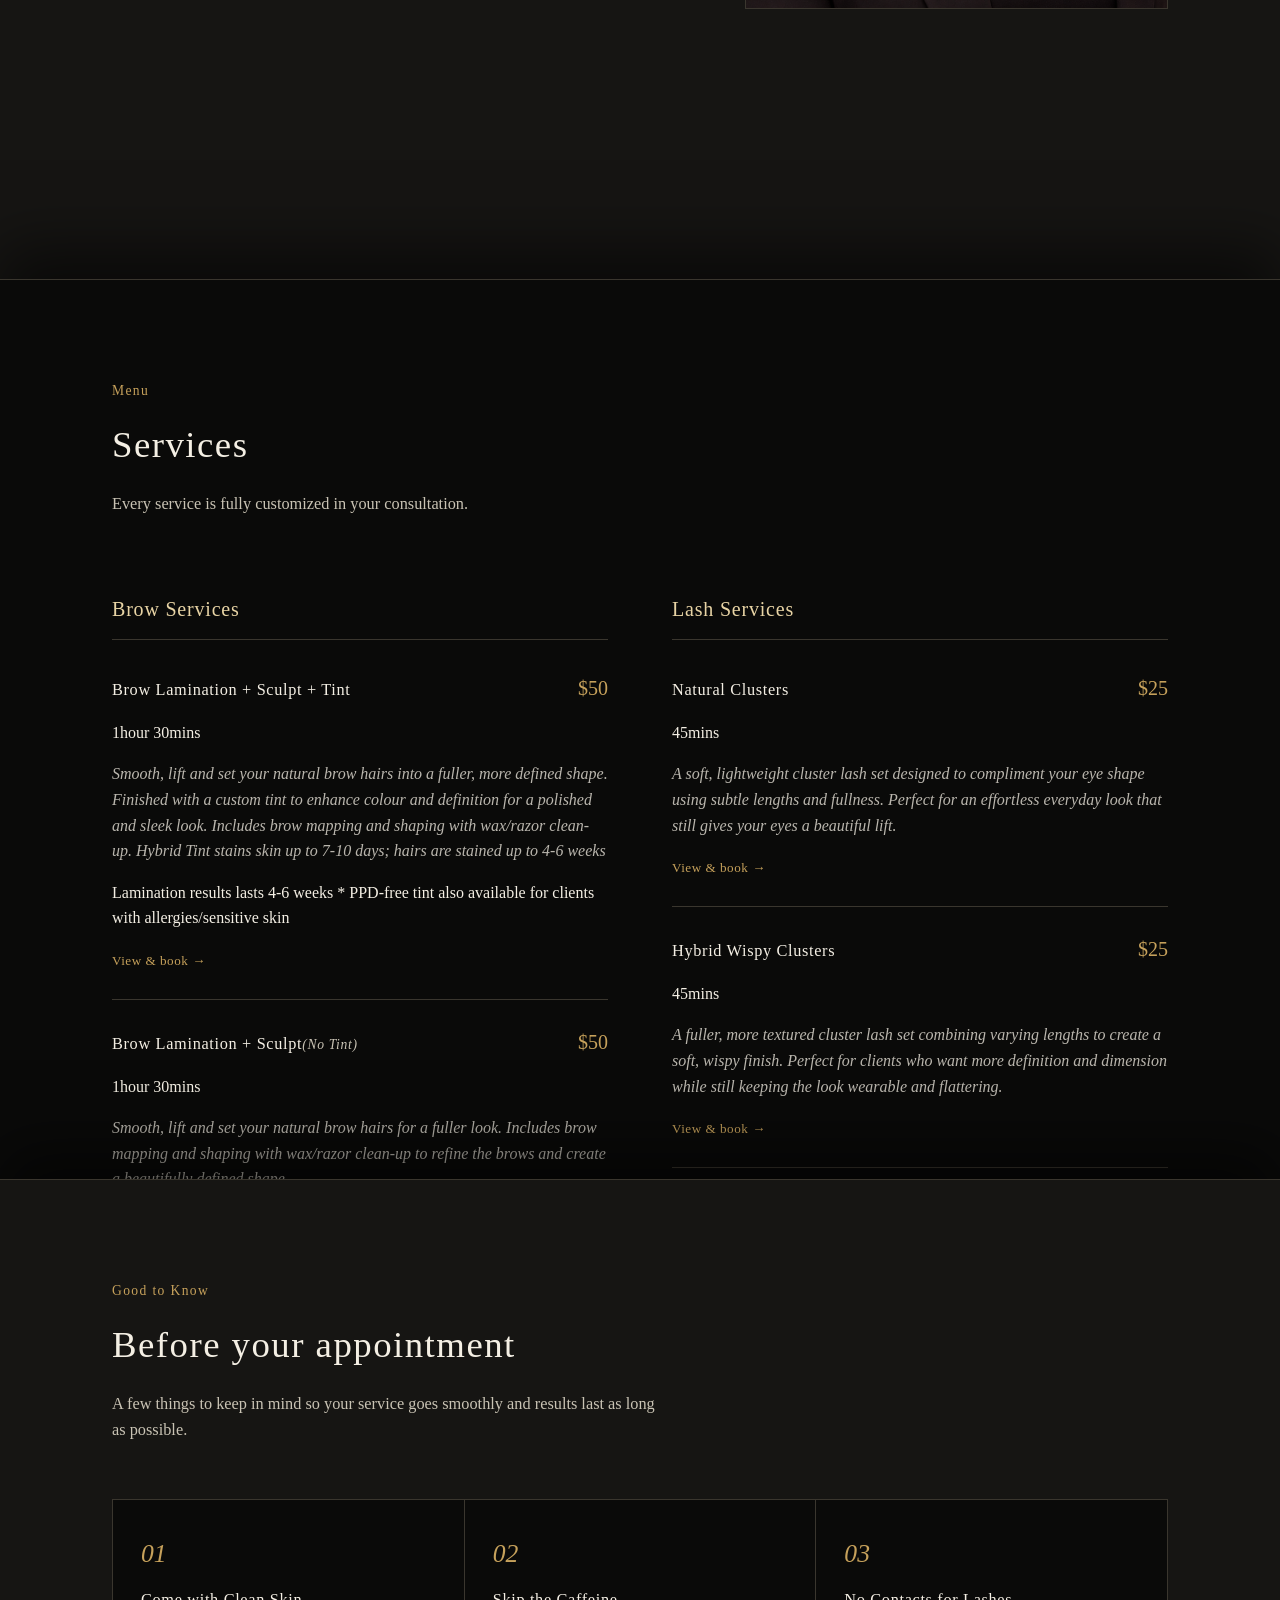
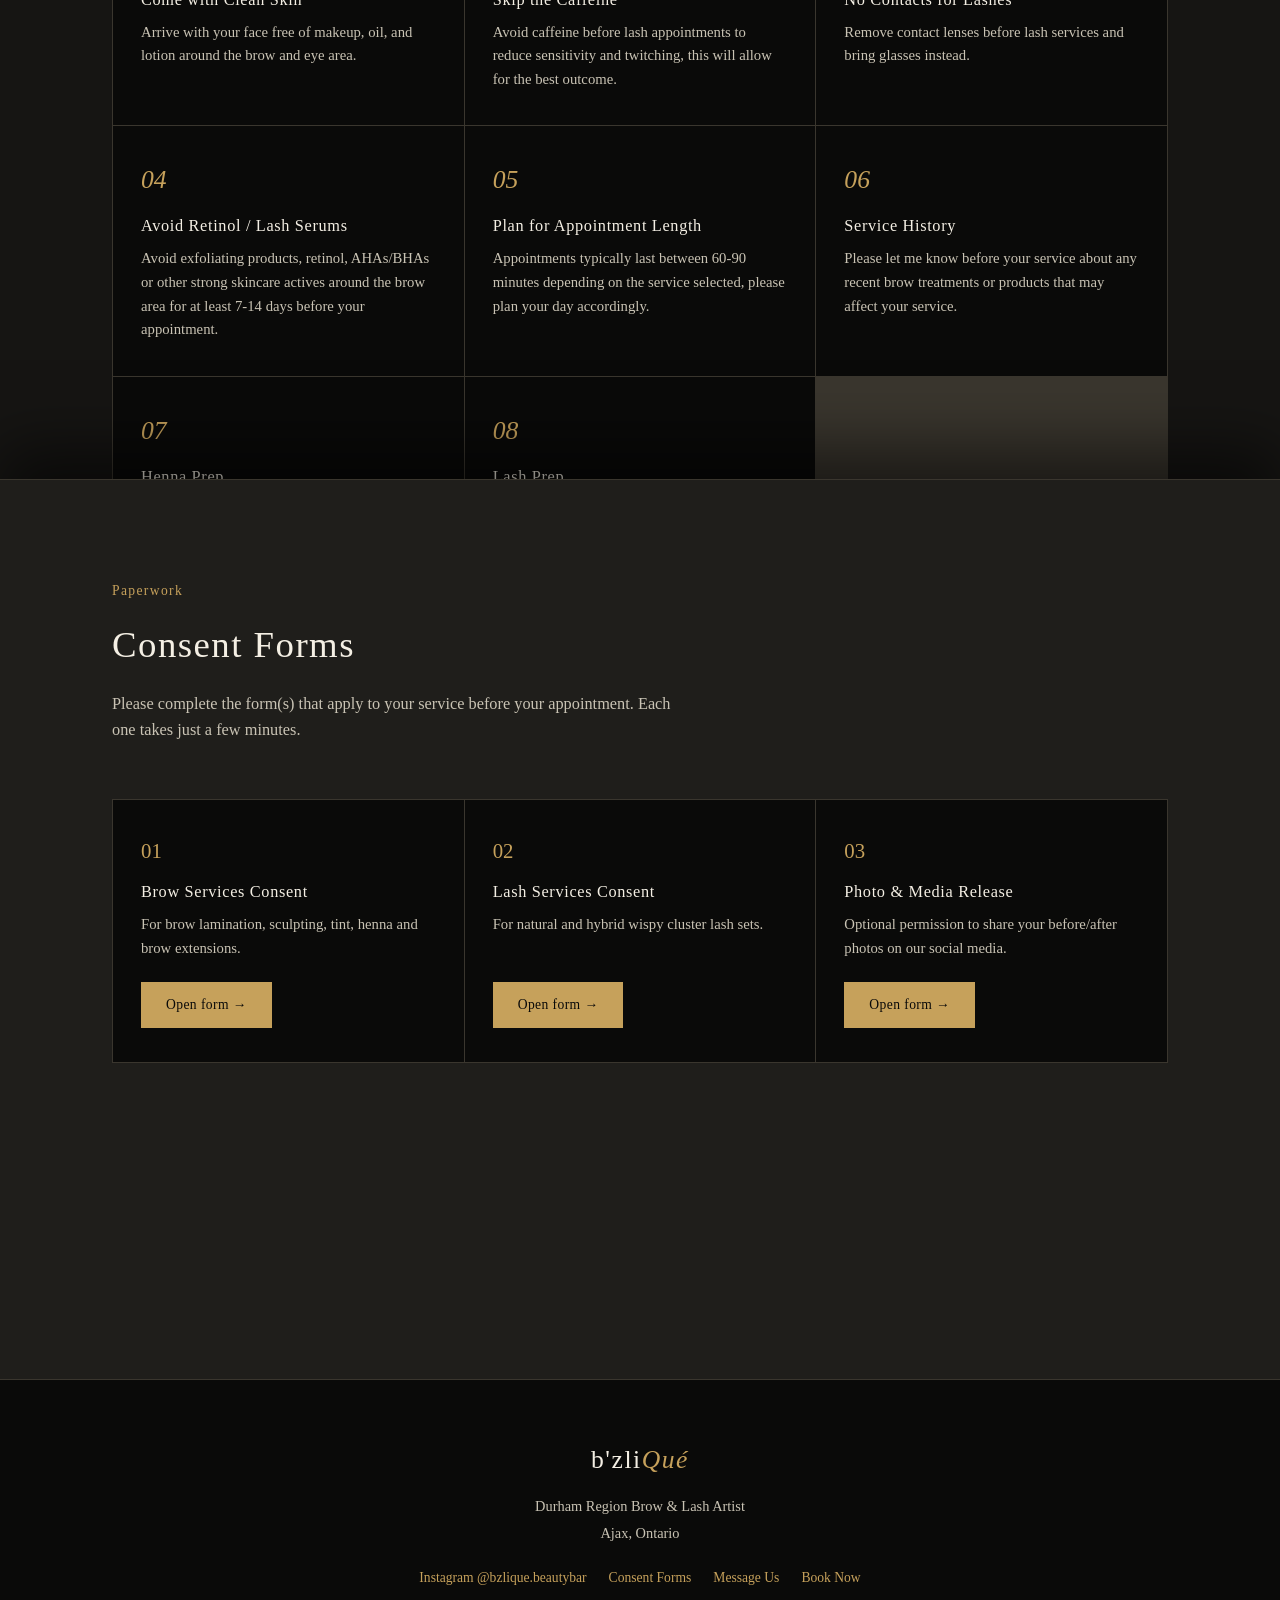
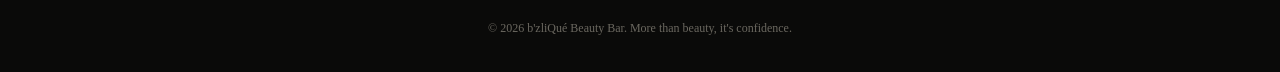
==== commit 57d0d639: "current" ====
--- a/index.html
+++ b/index.html
@@ -5,7 +5,7 @@
 <meta name="viewport" content="width=device-width, initial-scale=1.0">
 <title>b'zliQué Beauty Bar — Brow & Lash Studio, Ajax</title>
 <link rel="preconnect" href="https://fonts.googleapis.com">
-<link href="https://fonts.googleapis.com/css2?family=Cormorant+Garamond:ital,wght@0,400;0,500;0,600;1,400&family=Jost:wght@300;400;500;600&display=swap" rel="stylesheet">
+<link href="https://fonts.googleapis.com/css2?family=Cinzel+Decorative:wght@400;700&family=Jost:ital,wght@0,300;0,400;0,500;0,600;1,300&display=swap" rel="stylesheet">
 <link rel="stylesheet" href="styles.css">
 </head>
 <body>
@@ -17,6 +17,7 @@
       <a href="#services">Services</a>
       <a href="#about">Meet Your Tech</a>
       <a href="#prep">Before Your Appointment</a>
+      <a href="#consent">Consent Forms</a>
       <a data-fresha href="#">Book</a>
     </div>
     <a class="nav-cta" data-fresha href="#">Book Now</a>
@@ -28,6 +29,7 @@
     <a href="#about">Meet Your Tech</a>
     <a href="#services">Services</a>
     <a href="#prep">Before Your Appointment</a>
+    <a href="#consent">Consent Forms</a>
     <a data-fresha href="#">Book</a>
   </div>
 </nav>
@@ -37,27 +39,46 @@
 <!-- HERO -->
 <div class="stack-outer z1">
   <div class="stack-inner">
+
     <div class="hero-photo-slot"></div>
-    <img src="Gold.png" alt="Gold">
+
     <div class="hero">
-      <div>
-        <div class="hero-eyebrow">Durham Region Brow & Lash Artist</div>
-        <h1>b'zliQué Beauty Bar
-          <span class="script">Be Sleek. Be Seen. Be You.</span>
-        </h1>
-        <p class="lead">Brow lamination, sculpting, henna and lash extensions in Ajax, Ontario — precise, natural, and made for how you actually want to look every day.</p>
-        <div class="hero-buttons">
-          <a href="#" class="btn-primary" data-fresha>Book an appointment</a>
-          <a href="#services" class="btn-ghost">View services</a>
-        </div>
-      </div>
-      <div class="hero-badge">
-        <div class="inner">
-          <div class="mark">b'zliQué</div>
-          <div class="sub">BEAUTY BAR</div>
-          <div class="tag">More than beauty, it's confidence</div>
-        </div>
-      </div>
+
+      <div class="hero-eyebrow">Durham Region Brow &amp; Lash Artist</div>
+
+      <!-- LOGO + MOTTO (centered) -->
+      <h1>
+        b'zliQué Beauty Bar
+        <span class="script">Be Sleek. Be Seen. Be You.</span>
+      </h1>
+
+      <!-- CONTACT BUBBLES (horizontal) -->
+      <div class="contact-row">
+        <a href="https://www.instagram.com/bzlique.beautybar/" class="contact-pill" target="_blank" rel="noopener" aria-label="Instagram @bzlique.beautybar">
+          <span class="contact-icon"><svg viewBox="0 0 24 24" fill="none" stroke="currentColor" stroke-width="1.6" stroke-linecap="round" stroke-linejoin="round" aria-hidden="true"><rect x="3" y="3" width="18" height="18" rx="5"/><circle cx="12" cy="12" r="4"/><circle cx="17.3" cy="6.7" r=".6" fill="currentColor"/></svg></span>
+          <span class="contact-label">@bzlique.beautybar</span>
+        </a>
+        <a href="mailto:bslique.beautybar@gmail.com" class="contact-pill" aria-label="Email hello@bzliquebeautybar.com">
+          <span class="contact-icon"><svg viewBox="0 0 24 24" fill="none" stroke="currentColor" stroke-width="1.6" stroke-linecap="round" stroke-linejoin="round" aria-hidden="true"><rect x="3" y="5" width="18" height="14" rx="2"/><path d="m3.5 7 8.5 6.5L20.5 7"/></svg></span>
+          <span class="contact-label">bslique.beautybar@gmail.com</span>
+        </a>
+        <a href="https://www.google.com/maps/search/?api=1&amp;query=Ajax%2C+Ontario" class="contact-pill" target="_blank" rel="noopener" aria-label="Location: Ajax, Ontario">
+          <span class="contact-icon"><svg viewBox="0 0 24 24" fill="none" stroke="currentColor" stroke-width="1.6" stroke-linecap="round" stroke-linejoin="round" aria-hidden="true"><path d="M12 21s-7-6.2-7-11.5a7 7 0 0 1 14 0C19 14.800 12 21 12 21z"/><circle cx="12" cy="9.5" r="2.5"/></svg></span>
+          <span class="contact-label">Ajax, Ontario</span>
+        </a>
+      </div>
+
+      <p class="lead">
+        Brow lamination, sculpting, henna and lash extensions in Ajax,
+        Ontario — precise, natural, and made for how you actually want
+        to look every day.
+      </p>
+
+      <div class="hero-buttons">
+        <a href="#" class="btn-primary" data-fresha>Book an Appointment</a>
+        <a href="#services" class="btn-ghost">View Services</a>
+      </div>
+
     </div>
   </div>
 </div>
@@ -79,7 +100,7 @@
 “Be Sleek. Be Seen. Be You.”</p>
     </div>
     <div class="about-photo">
-      <img src="headshot.png" alt="Headshot">
+      <img src="Headshot.png" alt="Headshot">
     </div>
   </div>
 </div>
@@ -186,8 +207,7 @@
             <span class="service-name">Brow Extensions <small style="color:var(--cream-dim);font-style:italic;">(Add-On)</small></span>
             <span class="service-price">$20</span>
           </div>
-            <p>30mins</p>
-          </div>
+          <p>30mins</p>
           <p class="service-desc placeholder">Individual brow fibres are carefully applied to help fill sparse areas and add realistic-looking
 fullness and definition. A great add-on for clients wanting to enhance areas where natural
 brow hair is thin or missing.</p>
@@ -295,13 +315,49 @@
 </div>
 </section>
 
+<!-- CONSENT FORMS ---------------------------------------------------
+     Each button opens a Google Form. Paste the form links into
+     CONSENT_FORM_LINKS in script.js (keys match data-form below). -->
+<section id="consent" class="stack-outer z5">
+<div class="stack-inner">
+  <div class="wrap">
+    <div class="section-head">
+      <div class="kicker">Paperwork</div>
+      <h2>Consent Forms</h2>
+      <p>Please complete the form(s) that apply to your service before your appointment. Each one takes just a few minutes.</p>
+    </div>
+    <div class="consent-grid">
+      <div class="consent-card">
+        <span class="num">01</span>
+        <h4>Brow Services Consent</h4>
+        <p>For brow lamination, sculpting, tint, henna and brow extensions.</p>
+        <a class="btn-primary" data-form="brow" href="#" target="_blank" rel="noopener">Open form →</a>
+      </div>
+      <div class="consent-card">
+        <span class="num">02</span>
+        <h4>Lash Services Consent</h4>
+        <p>For natural and hybrid wispy cluster lash sets.</p>
+        <a class="btn-primary" data-form="lash" href="#" target="_blank" rel="noopener">Open form →</a>
+      </div>
+      <div class="consent-card">
+        <span class="num">03</span>
+        <h4>Photo &amp; Media Release</h4>
+        <p>Optional permission to share your before/after photos on our social media.</p>
+        <a class="btn-primary" data-form="photo" href="#" target="_blank" rel="noopener">Open form →</a>
+      </div>
+    </div>
+  </div>
+</div>
+</section>
+
 <footer>
   <div class="brand">b'zli<em style="font-style:italic;color:var(--gold);">Qué</em></div>
   <p>Durham Region Brow & Lash Artist</p>
   <p>Ajax, Ontario</p>
   <div class="social">
     <a href="https://www.instagram.com/bzlique.beautybar/" target="_blank">Instagram @bzlique.beautybar</a>
-    <a href="#">Message Us</a>
+    <a href="#consent">Consent Forms</a>
+    <a href="mailto:hello@bzliquebeautybar.com">Message Us</a>
     <a data-fresha href="#">Book Now</a>
   </div>
   <p class="fine">© 2026 b'zliQué Beauty Bar. More than beauty, it's confidence.</p>
--- a/styles.css
+++ b/styles.css
@@ -5,6 +5,8 @@
 
 
 :root{
+  --font-main:'Centry Gothic',serif;   /* main font: logo + headings */
+  --font-body:var(--font-body);          /* sub font: all body text */
   --black:#0a0a09;
   --charcoal:#161513;
   --charcoal-2:#1f1e1b;
@@ -21,14 +23,14 @@
   margin:0;
   background:var(--black);
   color:var(--cream);
-  font-family:'Jost',sans-serif;
+  font-family:var(--font-body);
   font-weight:300;
   line-height:1.6;
 }
-h1,h2,h3,.serif{
-  font-family:'Cormorant Garamond',serif;
-  font-weight:500;
-  letter-spacing:.01em;
+h1,h2,h3,h4,.serif{
+  font-family:var(--font-main);
+  font-weight:400;
+  letter-spacing:.04em;
 }
 a{color:inherit;}
 img{max-width:100%;display:block;}
@@ -47,14 +49,14 @@
   padding:18px 32px;max-width:1120px;margin:0 auto;
 }
 .brand{
-  font-family:'Cormorant Garamond',serif;
+  font-family:var(--font-main);
   font-size:1.5rem;
   letter-spacing:.06em;
   color:var(--cream);
   text-decoration:none;
 }
-.brand em{font-style:italic;color:var(--gold);}
-.nav-links{display:flex;gap:36px;font-size:.92rem;}
+.brand em{font-style:normal;color:var(--gold);}
+.nav-links{display:flex;gap:26px;font-size:.88rem;}
 .nav-links a{text-decoration:none;color:var(--cream-dim);transition:color .2s;}
 .nav-links a:hover{color:var(--gold);}
 .nav-cta{
@@ -66,7 +68,7 @@
   transition:.25s;
   background:transparent;
   cursor:pointer;
-  font-family:'Jost',sans-serif;
+  font-family:var(--font-body);
 }
 .nav-cta:hover{background:var(--gold);color:var(--black);}
 .menu-toggle{display:none;background:none;border:none;color:var(--cream);font-size:1.6rem;cursor:pointer;z-index:60;position:relative;}
@@ -99,101 +101,111 @@
 
 /* ---------- HERO ---------- */
 .hero-photo-slot{
-  position:absolute;
-  inset:0;
-  background:repeating-linear-gradient(135deg,#141310,#141310 12px,#0d0c0a 12px,#0d0c0a 24px);
-  opacity:.5;
-  display:flex;align-items:center;justify-content:center;
+  position:absolute;inset:0;
+  background-image:url("Gold.png");
+  background-size:cover;background-position:center;background-repeat:no-repeat;
+  opacity:.5;pointer-events:none;
+}
+.hero{
+  position:relative;z-index:1;
+  display:flex;flex-direction:column;
+  align-items:center;justify-content:center;
   text-align:center;
-  color:var(--cream-dim);
-  font-size:.85rem;
-  letter-spacing:.03em;
-  pointer-events:none;
-}
-.hero{
-  position:relative;
-  z-index:1;
-  display:grid;
-  grid-template-columns:1.1fr .9fr;
-  gap:60px;
-  align-items:center;
-  max-width:1120px;
+  max-width:900px;min-height:100%;
   margin:0 auto;
 }
-.hero-eyebrow{color:var(--gold);font-size:.85rem;letter-spacing:.14em;margin-bottom:18px;}
+.hero-eyebrow{
+  color:var(--gold);
+  font-size:.85rem;letter-spacing:.14em;
+  margin-bottom:18px;
+}
+/* logo + motto (centered) */
 .hero h1{
-  font-size:clamp(2.6rem,5vw,4.2rem);
-  line-height:1.05;
-  margin:0 0 22px;
-  color:var(--cream);
+  font-size:clamp(1.9rem,5vw,3.4rem);
+  line-height:1.15;letter-spacing:.06em;
+  margin:0 0 16px;color:var(--cream);
+  text-wrap:balance;
 }
 .hero .script{
   display:block;
-  font-style:italic;
+  font-family:var(--font-body);
+  font-style:italic;font-weight:300;
+  letter-spacing:.1em;
   color:var(--gold-soft);
-  font-size:.5em;
-  margin-top:10px;
-}
+  font-size:clamp(.95rem,1.8vw,1.2rem);
+  margin-top:14px;
+}
+
+/* ---------- CONTACT BUBBLES (horizontal row under the logo + motto) ---------- */
+.contact-row{
+  display:flex;flex-direction:row;flex-wrap:wrap;
+  justify-content:center;align-items:center;
+  gap:14px;
+  margin:10px 0 34px;
+}
+.contact-pill{
+  display:inline-flex;align-items:center;gap:12px;
+  padding:7px 22px 7px 7px;
+  border-radius:999px;
+  border:1px solid var(--gold);
+  background:linear-gradient(180deg,rgba(31,30,27,.98),rgba(10,10,9,.98));
+  color:var(--cream);text-decoration:none;
+  font-size:.88rem;letter-spacing:.03em;
+  transition:.25s;
+}
+a.contact-pill:hover{
+  border-color:var(--gold-soft);
+  box-shadow:0 0 10px rgba(198,161,91,.2);
+  transform:translateY(-2px);
+}
+.contact-icon{
+  width:38px;height:38px;flex-shrink:0;
+  display:flex;align-items:center;justify-content:center;
+  border-radius:50%;
+  border:1px solid var(--gold);
+  background:var(--black);
+  color:var(--gold);
+}
+.contact-icon svg{width:18px;height:18px;}
+
 .hero p.lead{
-  max-width:440px;
+  max-width:520px;
   color:var(--cream-dim);
   font-size:1.05rem;
-  margin-bottom:34px;
-}
-.hero-buttons{display:flex;gap:16px;flex-wrap:wrap;}
+  margin:0 0 34px;
+}
+.hero-buttons{
+  display:flex;gap:16px;flex-wrap:wrap;
+  justify-content:center;align-items:center;
+}
+
+/* ---------- BUTTONS ---------- */
 .btn-primary{
-  background:var(--gold);
-  color:var(--black);
+  background:var(--gold);color:var(--black);
   border:1px solid var(--gold);
   padding:14px 30px;
-  font-size:.92rem;
-  letter-spacing:.03em;
-  cursor:pointer;
-  text-decoration:none;
-  font-family:'Jost',sans-serif;
-  transition:.25s;
-  display:inline-block;
+  font-size:.92rem;letter-spacing:.03em;
+  cursor:pointer;text-decoration:none;
+  font-family:var(--font-body);
+  transition:.25s;display:inline-block;
 }
 .btn-primary:hover{background:transparent;color:var(--gold);}
 .btn-ghost{
-  background:transparent;
-  color:var(--cream);
+  background:transparent;color:var(--cream);
   border:1px solid var(--line);
-  padding:14px 30px;
-  font-size:.92rem;
-  cursor:pointer;
-  text-decoration:none;
-  font-family:'Jost',sans-serif;
-  transition:.25s;
-  display:inline-block;
+  padding:14px 30px;font-size:.92rem;
+  cursor:pointer;text-decoration:none;
+  font-family:var(--font-body);
+  transition:.25s;display:inline-block;
 }
 .btn-ghost:hover{border-color:var(--gold);color:var(--gold);}
 
-
-.hero-badge{
-  position:relative;
-  width:100%;
-  aspect-ratio:1/1;
-  max-width:380px;
-  margin:0 auto;
-  border-radius:50%;
-  border:1px solid var(--gold-deep);
-  display:flex;align-items:center;justify-content:center;
-  text-align:center;
-  background:radial-gradient(circle at 30% 30%,#221f18,var(--black) 70%);
-}
-.hero-badge::before{
-  content:"";
-  position:absolute;inset:14px;
-  border-radius:50%;
-  border:1px solid var(--gold);
-  opacity:.55;
-}
-.hero-badge .inner{padding:20px;}
-.hero-badge .mark{font-size:2.6rem;color:var(--gold-soft);font-family:'Cormorant Garamond',serif;font-style:italic;}
-.hero-badge .sub{font-size:.72rem;letter-spacing:.24em;color:var(--cream-dim);margin-top:10px;}
-.hero-badge .tag{font-size:.95rem;font-style:italic;color:var(--gold);margin-top:16px;font-family:'Cormorant Garamond',serif;}
-
+/* small screens: keep the three bubbles in one row as icon-only circles */
+@media(max-width:700px){
+  .contact-row{flex-wrap:nowrap;gap:12px;}
+  .contact-pill{padding:7px;}
+  .contact-label{display:none;}
+}
 
 /* ---------- SECTION SHELL ---------- */
 section{padding:0;border-top:1px solid var(--line);}
@@ -234,7 +246,7 @@
 
 .section-head{max-width:620px;margin-bottom:56px;}
 .kicker{color:var(--gold);font-size:.85rem;letter-spacing:.1em;margin-bottom:14px;}
-.section-head h2{font-size:clamp(2rem,3.4vw,2.8rem);margin:0 0 16px;color:var(--cream);}
+.section-head h2{font-size:clamp(1.6rem,3vw,2.3rem);margin:0 0 16px;color:var(--cream);}
 .section-head p{color:var(--cream-dim);font-size:1.02rem;max-width:560px;}
 
 
@@ -263,7 +275,7 @@
   gap:0 64px;
 }
 .service-col h3{
-  font-size:1.5rem;color:var(--gold-soft);
+  font-size:1.25rem;color:var(--gold-soft);
   border-bottom:1px solid var(--line);
   padding-bottom:14px;margin-bottom:6px;
 }
@@ -274,7 +286,7 @@
 .service-top{
   display:flex;justify-content:space-between;align-items:baseline;gap:16px;
 }
-.service-name{font-family:'Cormorant Garamond',serif;font-size:1.3rem;color:var(--cream);}
+.service-name{font-family:var(--font-main);font-size:1.02rem;letter-spacing:.04em;line-height:1.35;color:var(--cream);}
 .service-price{color:var(--gold);font-size:1.25rem;white-space:nowrap;}
 .service-duration{
   color:var(--gold-soft);
@@ -307,7 +319,7 @@
   cursor:pointer;
   background:none;border:none;
   text-decoration:none;
-  font-family:'Jost',sans-serif;
+  font-family:var(--font-body);
 }
 .book-link:hover{color:var(--gold-soft);border-color:var(--gold-soft);}
 
@@ -328,7 +340,7 @@
   color:var(--cream-dim);
   font-size:.85rem;
   text-align:center;
-  padding:20px;
+  padding:50px;
 }
 .about-photo:has(img){padding:0;}
 .about-photo img{
@@ -342,13 +354,13 @@
   content:"";position:absolute;inset:10px;border:1px solid var(--gold-deep);opacity:.5;
   z-index:1;pointer-events:none;
 }
-.about-copy h3{font-size:2rem;color:var(--cream);margin:0 0 6px;}
+.about-copy h3{font-size:1.7rem;color:var(--cream);margin:0 0 6px;}
 .about-copy .role{color:var(--gold);font-size:.88rem;letter-spacing:.06em;margin-bottom:22px;display:block;}
 .about-copy p{color:var(--cream-dim);margin-bottom:16px;}
 .about-copy p.placeholder{opacity:.7;font-style:italic;}
 .about-stats{display:flex;gap:40px;margin-top:28px;}
 .about-stats div{border-left:1px solid var(--gold-deep);padding-left:14px;}
-.about-stats strong{display:block;font-family:'Cormorant Garamond',serif;font-size:1.6rem;color:var(--gold-soft);}
+.about-stats strong{display:block;font-family:var(--font-main);font-size:1.6rem;color:var(--gold-soft);}
 .about-stats span{font-size:.8rem;color:var(--cream-dim);}
 
 
@@ -365,14 +377,14 @@
   padding:34px 28px;
 }
 .prep-card .num{
-  font-family:'Cormorant Garamond',serif;
+  font-family:var(--font-main);
   font-style:italic;
   color:var(--gold);
   font-size:1.6rem;
   margin-bottom:14px;
   display:block;
 }
-.prep-card h4{margin:0 0 10px;color:var(--cream);font-family:'Cormorant Garamond',serif;font-size:1.3rem;}
+.prep-card h4{margin:0 0 10px;color:var(--cream);font-family:var(--font-main);font-size:1.02rem;line-height:1.35;}
 .prep-card p{color:var(--cream-dim);font-size:.92rem;margin:0;}
 .prep-note{
   margin-top:30px;
@@ -384,7 +396,7 @@
 .prep-note p{margin:8px 0 0;}
 .policy-title{
   display:block;
-  font-family:'Cormorant Garamond',serif;
+  font-family:var(--font-main);
   font-size:1.3rem;
   font-weight:500;
   color:var(--gold-soft);
@@ -392,6 +404,31 @@
 
 
 
+
+/* ---------- CONSENT FORMS ---------- */
+.consent-grid{
+  display:grid;
+  grid-template-columns:repeat(3,1fr);
+  gap:1px;
+  background:var(--line);
+  border:1px solid var(--line);
+}
+.consent-card{
+  background:var(--black);
+  padding:34px 28px;
+  display:flex;flex-direction:column;align-items:flex-start;
+}
+.consent-card .num{
+  font-family:var(--font-main);color:var(--gold);
+  font-size:1.3rem;margin-bottom:14px;display:block;
+}
+.consent-card h4{margin:0 0 10px;color:var(--cream);font-size:1.02rem;line-height:1.35;}
+.consent-card p{color:var(--cream-dim);font-size:.92rem;margin:0 0 22px;}
+.consent-card .btn-primary{margin-top:auto;padding:11px 24px;font-size:.85rem;}
+.consent-card .btn-primary.is-pending{
+  background:transparent;color:var(--cream-dim);border-color:var(--line);
+  pointer-events:none;cursor:default;
+}
 
 /* ---------- SERVICE DETAIL PAGE (service.html) ---------- */
 .detail-wrap{max-width:820px;margin:0 auto;padding:70px 32px 100px;}
@@ -432,11 +469,11 @@
   z-index:1;pointer-events:none;
 }
 .detail-category{color:var(--gold);font-size:.85rem;letter-spacing:.12em;margin-bottom:12px;}
-.detail-name{font-size:clamp(1.8rem,3.4vw,2.6rem);margin:0 0 14px;color:var(--cream);}
+.detail-name{font-size:clamp(1.5rem,3vw,2.1rem);margin:0 0 14px;color:var(--cream);}
 .detail-price{
   display:inline-block;
   color:var(--gold);
-  font-family:'Cormorant Garamond',serif;
+  font-family:var(--font-main);
   font-size:1.4rem;
   border-bottom:1px solid var(--gold-deep);
   padding-bottom:4px;
@@ -456,10 +493,10 @@
   transition:.25s;
 }
 .book-tile:hover{border-color:var(--gold);background:var(--charcoal);}
-.book-tile .tile-text h4{margin:0 0 6px;font-size:1.3rem;color:var(--cream);}
+.book-tile .tile-text h4{margin:0 0 6px;font-size:1.05rem;color:var(--cream);}
 .book-tile .tile-text p{margin:0;color:var(--cream-dim);font-size:.88rem;}
 .book-tile .tile-arrow{
-  font-family:'Cormorant Garamond',serif;
+  font-family:var(--font-main);
   font-size:1.8rem;
   color:var(--gold);
   flex-shrink:0;
@@ -481,15 +518,14 @@
 
 /* ---------- RESPONSIVE ---------- */
 @media(max-width:860px){
-  .hero{grid-template-columns:1fr;padding-top:60px;}
-  .hero-badge{margin-top:20px;}
   .services-grid{grid-template-columns:1fr;gap:0;}
   .service-col + .service-col{margin-top:40px;}
   .about-grid{grid-template-columns:1fr;}
   .about-photo{margin-top:36px;}
   .work-gallery{grid-template-columns:repeat(2,1fr);}
   .prep-grid{grid-template-columns:1fr;}
+  .consent-grid{grid-template-columns:1fr;}
   .nav-links{display:none;}
   .menu-toggle{display:block;}
   .book-tile{flex-direction:column;align-items:flex-start;text-align:left;}
-}+} 
